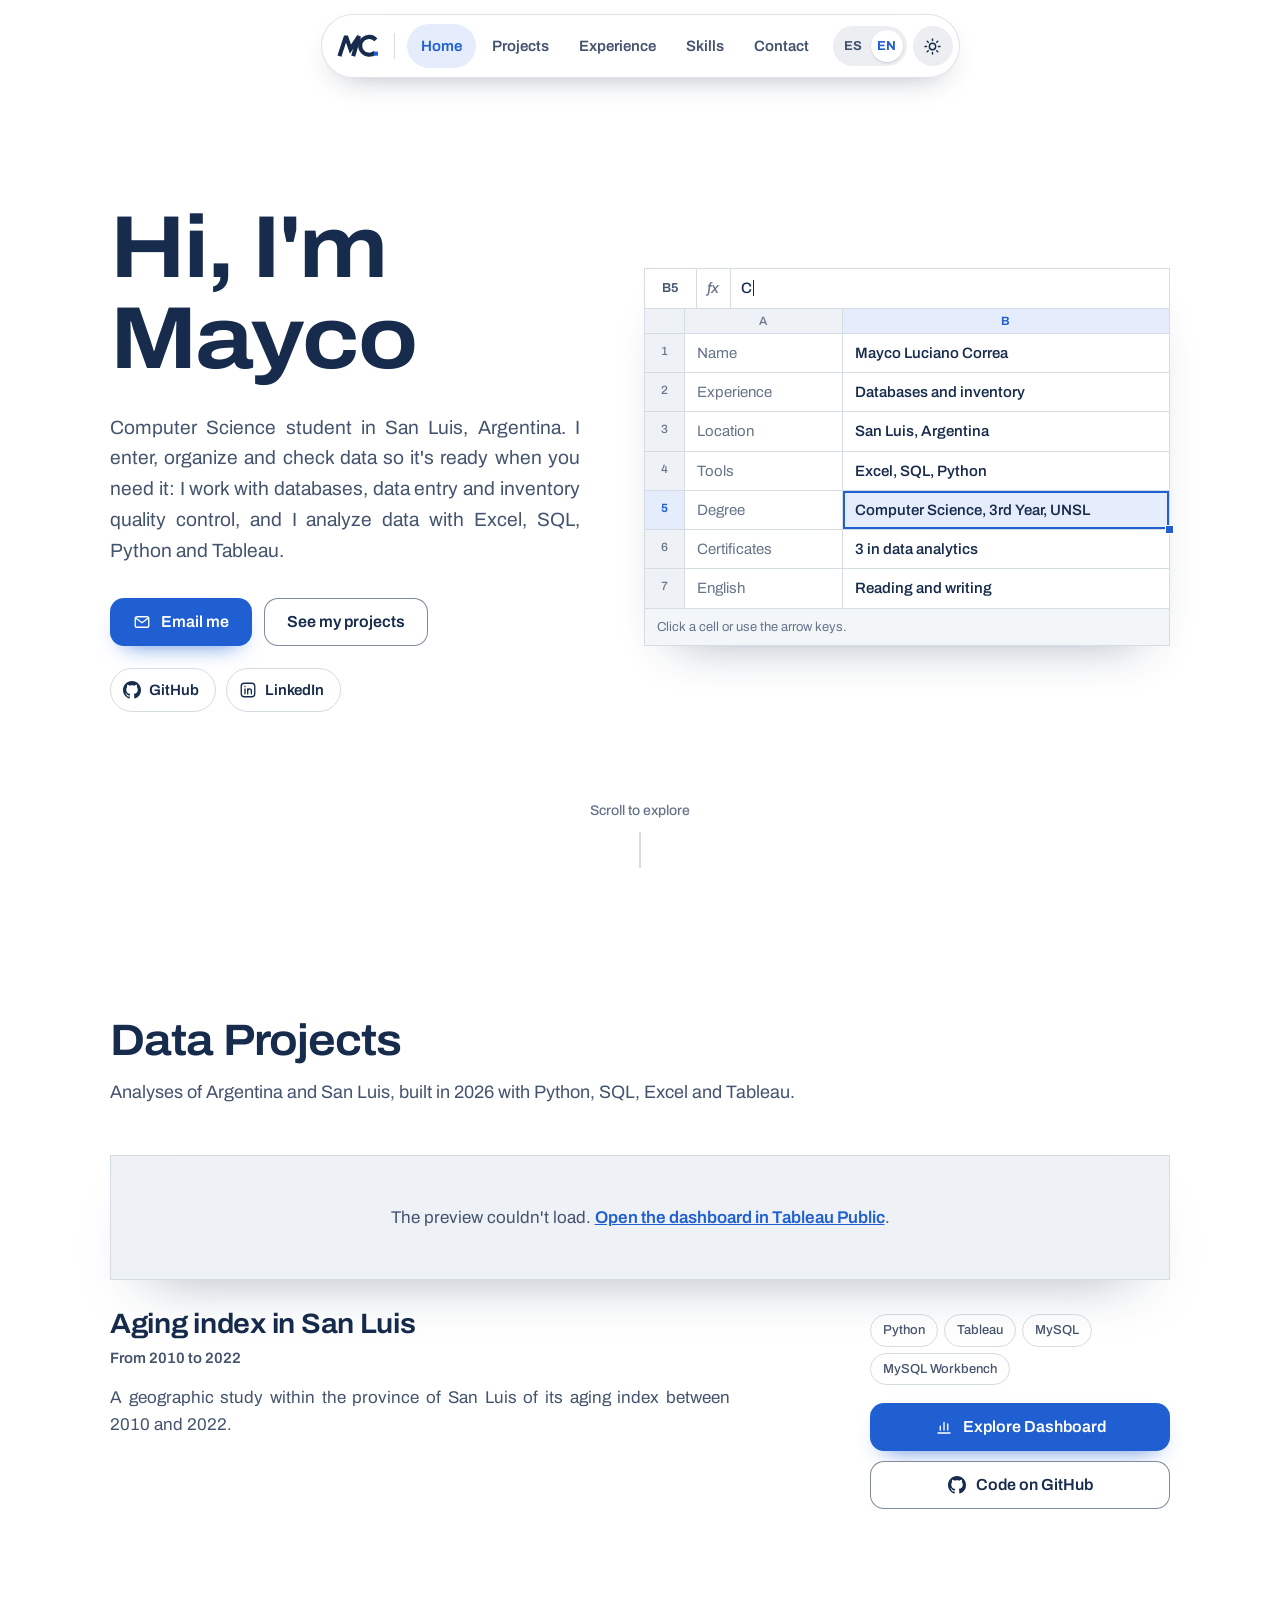
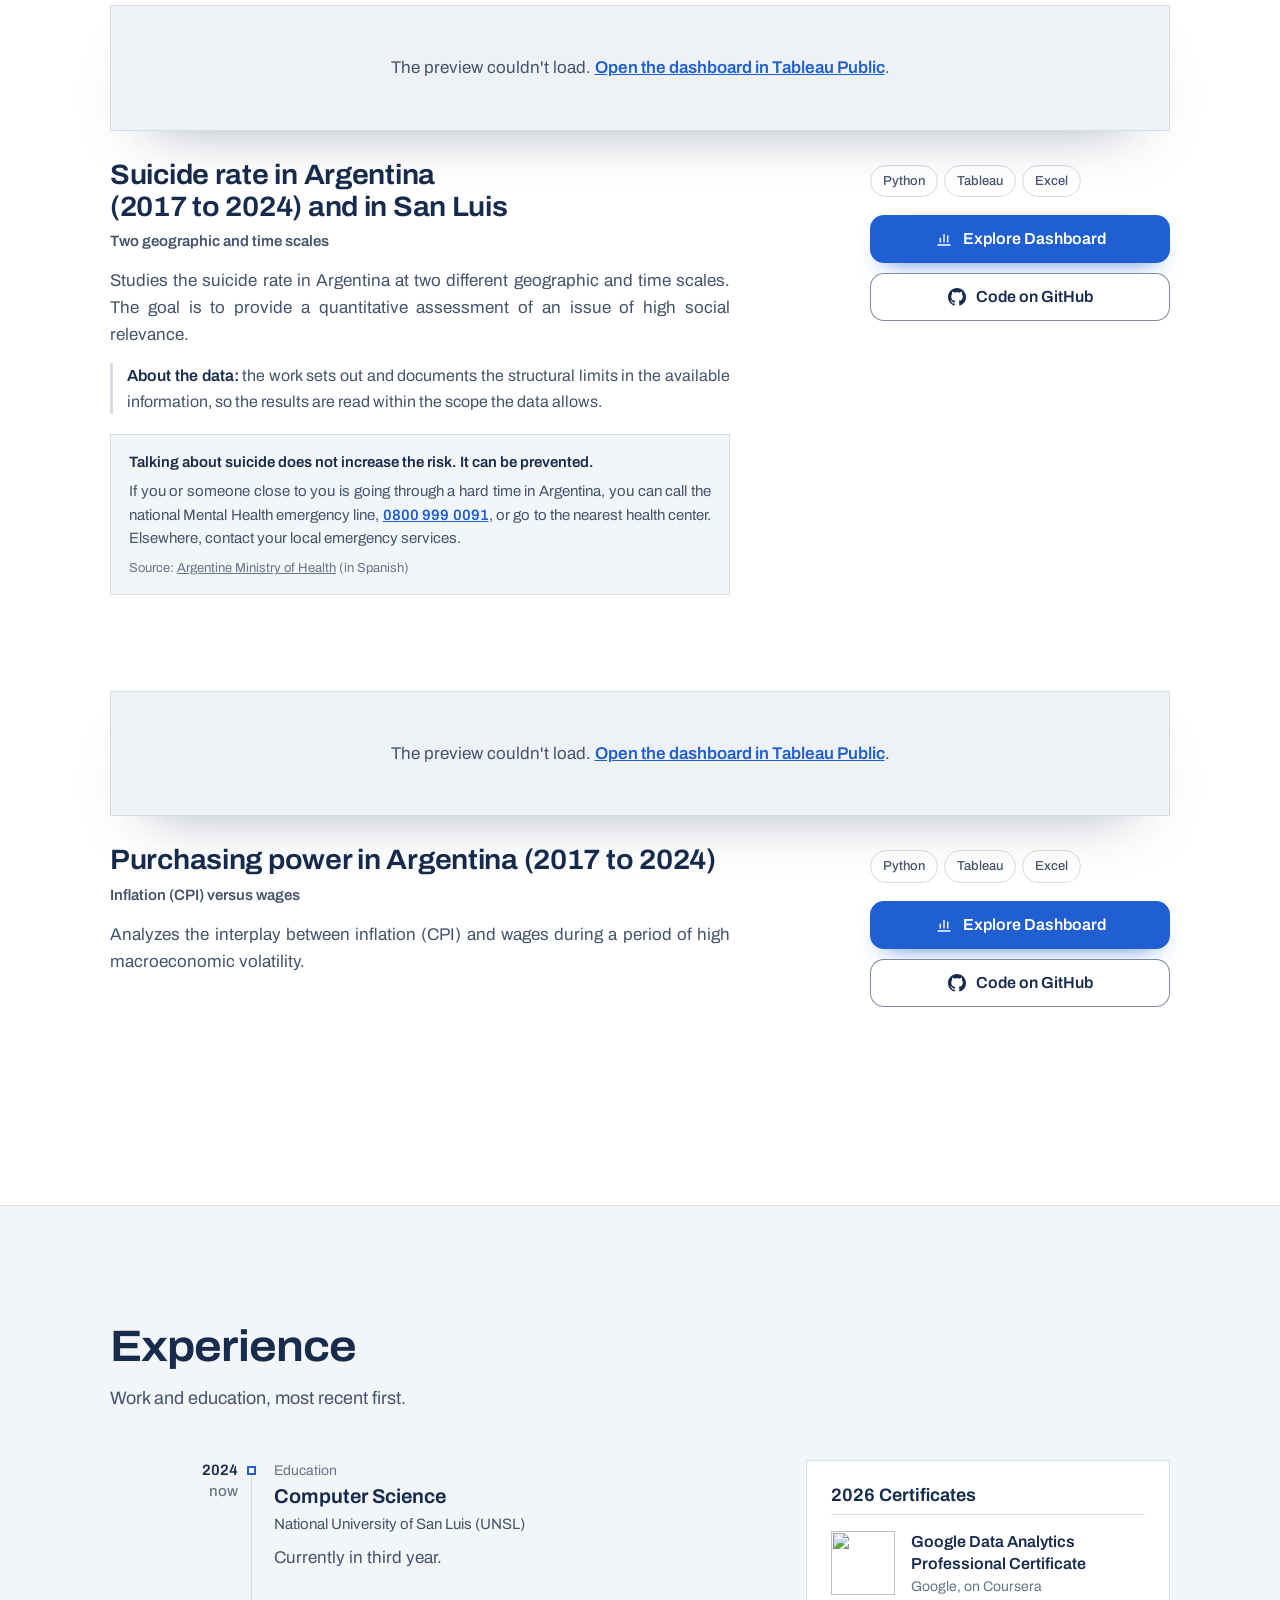
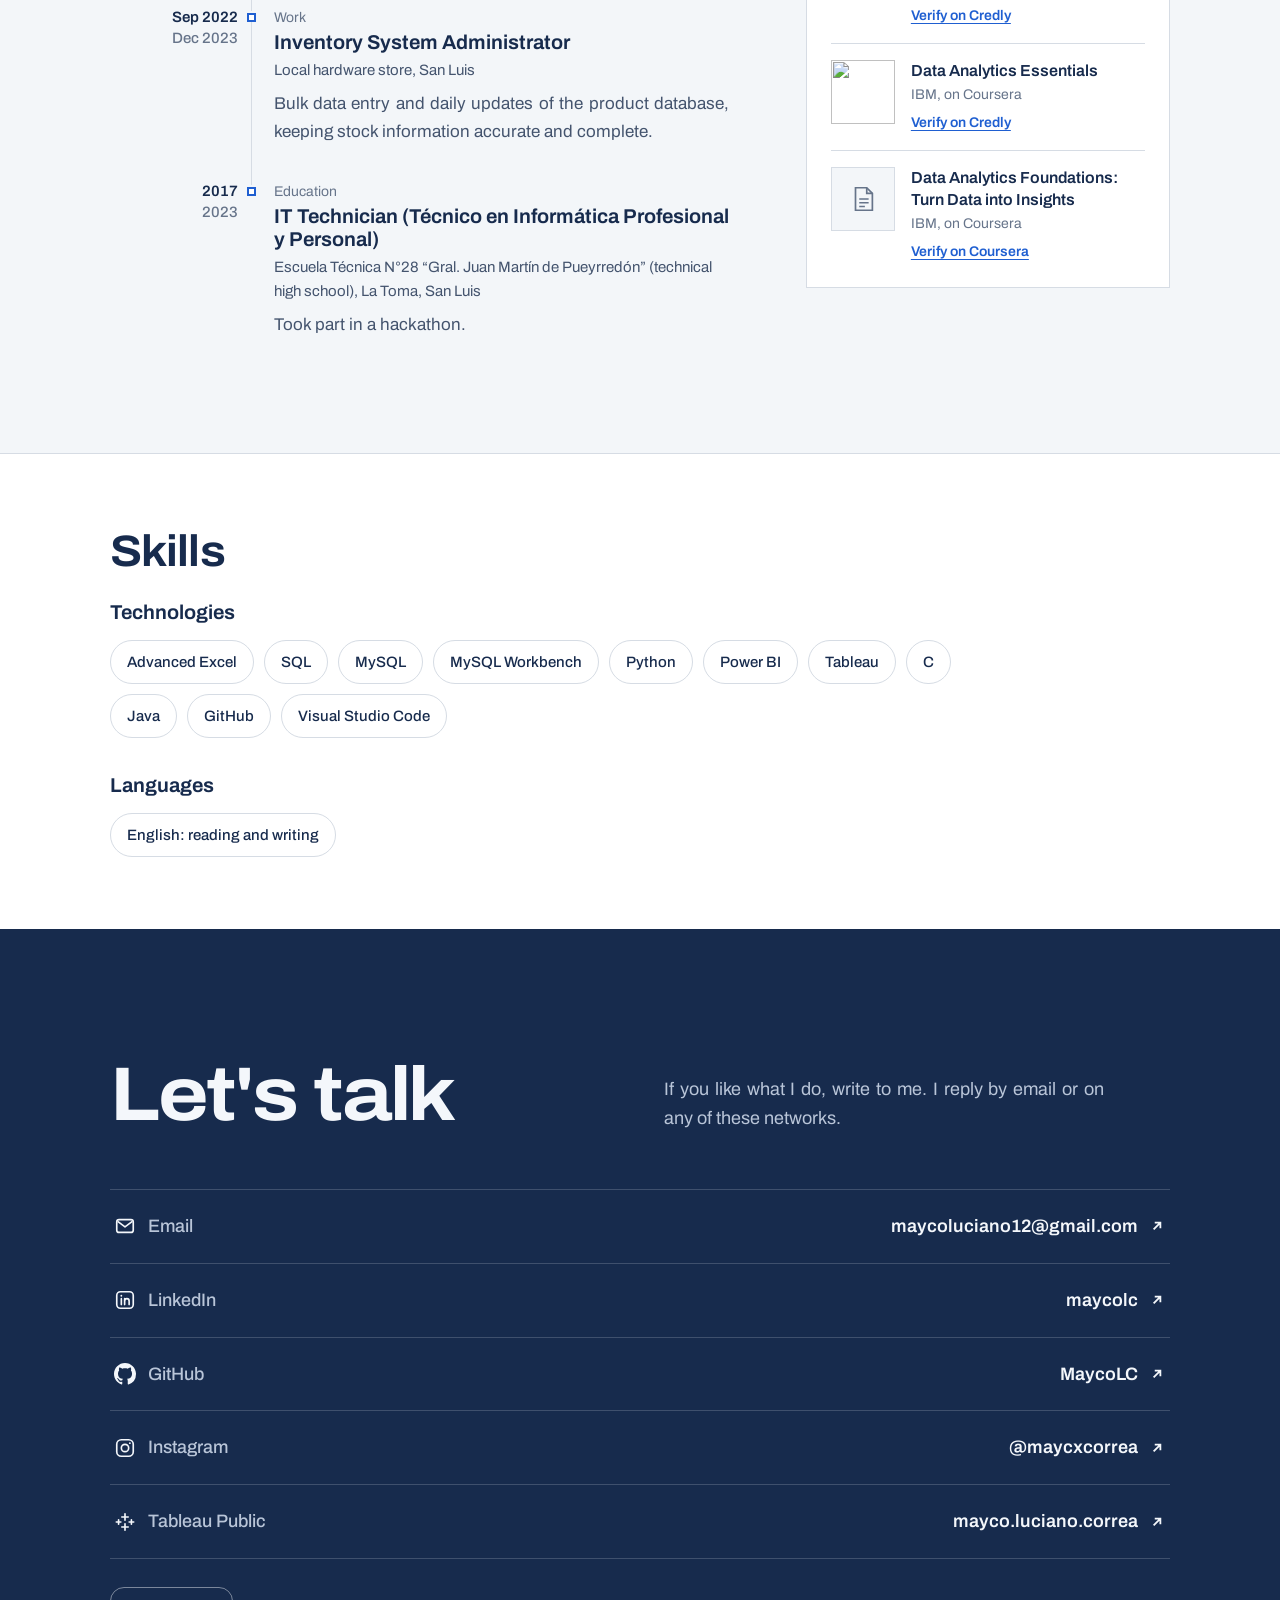
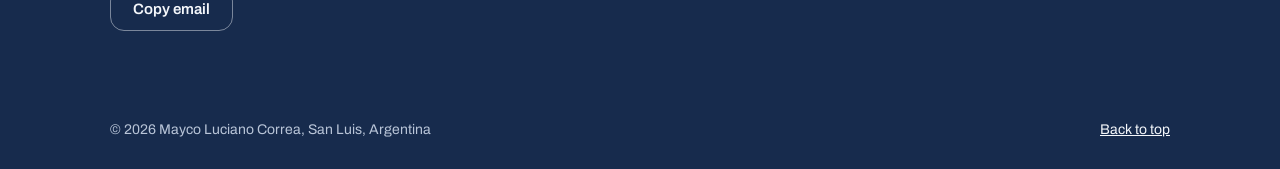
==== en/index.html @ eda70a3c "Add files via upload" ====
<!doctype html>
<html lang="en">
<head>
  <meta charset="utf-8">
  <meta name="viewport" content="width=device-width, initial-scale=1">
  <title>Mayco Correa - Data Analysis</title>
  <meta name="description" content="Computer Science student in San Luis, Argentina. Data entry and quality control, databases, and analysis with Excel, SQL, Python and Tableau.">
  <meta name="theme-color" content="#ffffff">
  <link rel="alternate" hreflang="es" href="../">
  <link rel="alternate" hreflang="en" href="./">

  <meta property="og:type" content="profile">
  <meta property="og:title" content="Mayco Correa - Data Analysis">
  <meta property="og:description" content="Accurate data entry, databases and analysis with Excel, SQL, Python and Tableau.">
  <meta property="og:locale" content="en_US">
  <meta property="og:locale:alternate" content="es_AR">
  <!-- PENDIENTE: og:image (1200×630) cuando haya hosting y dominio -->

  <link rel="icon" href="../assets/img/favicon.svg?v=2" type="image/svg+xml">
  <link rel="icon" href="../assets/img/favicon-32.png?v=2" sizes="32x32" type="image/png">
  <link rel="apple-touch-icon" href="../assets/img/apple-touch-icon.png?v=2">
  <link rel="preconnect" href="https://fonts.googleapis.com">
  <link rel="preconnect" href="https://fonts.gstatic.com" crossorigin>
  <link href="https://fonts.googleapis.com/css2?family=Archivo:wdth,wght@62..125,100..900&display=swap" rel="stylesheet">
  <script>try{var t=localStorage.getItem("tema");if(t==="dark"||t==="light")document.documentElement.setAttribute("data-theme",t);}catch(e){}</script>
  <link rel="stylesheet" href="../assets/css/styles.css?v=20261125l">

  <script type="application/ld+json">
  {
    "@context": "https://schema.org",
    "@type": "Person",
    "name": "Mayco Luciano Correa",
    "jobTitle": "IT Technician",
    "address": { "@type": "PostalAddress", "addressLocality": "San Luis", "addressCountry": "AR" },
    "email": "mailto:maycoluciano12@gmail.com",
    "alumniOf": [
      { "@type": "EducationalOrganization", "name": "Escuela Técnica N°28 \"Gral. Juan Martín de Pueyrredón\"" },
      { "@type": "CollegeOrUniversity", "name": "Universidad Nacional de San Luis" }
    ],
    "sameAs": [
      "https://github.com/MaycoLC",
      "https://www.linkedin.com/in/maycolc/",
      "https://public.tableau.com/app/profile/mayco.luciano.correa/vizzes",
      "https://www.instagram.com/maycxcorrea/"
    ]
  }
  </script>
</head>
<body>
  <a class="skip" href="#content">Skip to content</a>

  <header class="topbar" id="top">
    <div class="navpill">
      <a class="brand" href="#top" data-top aria-label="Mayco Luciano Correa, back to top"><svg class="logo" viewBox="0 0 64 40" aria-hidden="true" fill="none"><path d="M5 35 L14.5 6 L21 25 L33.5 6 L25 35" stroke="currentColor" stroke-width="6" stroke-miterlimit="3"/><path d="M58 11.5 A13 13 0 1 0 56.5 30" stroke="currentColor" stroke-width="6"/><rect x="55" y="28.5" width="6" height="6" class="logo__cell"/></svg></a>
      <span class="navpill__sep" aria-hidden="true"></span>
      <nav class="nav" id="nav" aria-label="Sections">
        <a href="#home" data-top>Home</a>
        <a href="#projects">Projects</a>
        <a href="#experience">Experience</a>
        <a href="#skills">Skills</a>
        <a href="#contact">Contact</a>
      </nav>
      <div class="navpill__tools">
        <a class="lang" href="../" hreflang="es" lang="es" title="Ver en español" aria-label="Language: English. Ver en español"><span aria-hidden="true">ES</span><span class="is-on" aria-hidden="true">EN</span></a>
        <button class="theme" type="button" data-theme-toggle aria-label="Switch to dark mode"><svg class="ico ico--sun" viewBox="0 0 24 24" aria-hidden="true" fill="none" stroke="currentColor" stroke-width="1.8" stroke-linecap="round"><circle cx="12" cy="12" r="4"/><path d="M12 2.5v2M12 19.5v2M2.5 12h2M19.5 12h2M5.3 5.3l1.4 1.4M17.3 17.3l1.4 1.4M5.3 18.7l1.4-1.4M17.3 6.7l1.4-1.4"/></svg><svg class="ico ico--moon" viewBox="0 0 24 24" aria-hidden="true" fill="none" stroke="currentColor" stroke-width="1.8" stroke-linejoin="round"><path d="M20 14.5A8 8 0 0 1 9.5 4a8 8 0 1 0 10.5 10.5z"/></svg></button>
        <button class="navtoggle" type="button" aria-expanded="false" aria-controls="nav">
          <span class="navtoggle__bar" aria-hidden="true"></span>
          <span class="sr">Open menu</span>
        </button>
      </div>
    </div>
  </header>

  <main id="content">
    <!-- ============ PRESENTACIÓN ============ -->
    <section class="hero" id="home">
      <div class="wrap hero__grid">
        <div class="hero__copy">
          <h1>Hi, I'm Mayco</h1>
          <p class="lead">
            Computer Science student in San Luis, Argentina.
            I enter, organize and check data so it's ready when you need it:
            I work with databases, data entry and inventory quality control,
            and I analyze data with Excel, SQL, Python and Tableau.
          </p>
          <div class="hero__actions">
            <a class="btn btn--primary" href="mailto:maycoluciano12@gmail.com?subject=Contact%20from%20your%20portfolio"><svg class="ico" viewBox="0 0 24 24" aria-hidden="true" fill="none" stroke="currentColor" stroke-width="1.8"><rect x="3" y="5" width="18" height="14" rx="2.5"/><path d="m4 7 8 6 8-6" stroke-linejoin="round"/></svg>Email me</a>
            <a class="btn btn--plain" href="#projects">See my projects</a>
          </div>
          <ul class="social" aria-label="My profiles">
            <li><a href="https://github.com/MaycoLC" target="_blank" rel="noopener"><svg class="ico" viewBox="0 0 16 16" aria-hidden="true"><path fill="currentColor" d="M8 0C3.58 0 0 3.58 0 8c0 3.54 2.29 6.53 5.47 7.59.4.07.55-.17.55-.38 0-.19-.01-.82-.01-1.49-2.01.37-2.53-.49-2.69-.94-.09-.23-.48-.94-.82-1.13-.28-.15-.68-.52-.01-.53.63-.01 1.08.58 1.23.82.72 1.21 1.87.87 2.33.66.07-.52.28-.87.51-1.07-1.78-.2-3.64-.89-3.64-3.95 0-.87.31-1.59.82-2.15-.08-.2-.36-1.02.08-2.12 0 0 .67-.21 2.2.82.64-.18 1.32-.27 2-.27.68 0 1.36.09 2 .27 1.53-1.04 2.2-.82 2.2-.82.44 1.1.16 1.92.08 2.12.51.56.82 1.27.82 2.15 0 3.07-1.87 3.75-3.65 3.95.29.25.54.73.54 1.48 0 1.07-.01 1.93-.01 2.2 0 .21.15.46.55.38A8.013 8.013 0 0016 8c0-4.42-3.58-8-8-8z"/></svg><span>GitHub</span></a></li>
            <li><a href="https://www.linkedin.com/in/maycolc/" target="_blank" rel="noopener"><svg class="ico" viewBox="0 0 24 24" aria-hidden="true" fill="none" stroke="currentColor" stroke-width="1.8"><rect x="3" y="3" width="18" height="18" rx="4"/><path d="M8 10.5V17M11.6 17v-6.5M11.6 13.4c0-1.7 1-2.9 2.5-2.9s2.4 1 2.4 2.7V17" stroke-linecap="round"/><circle cx="8" cy="7.4" r="1" fill="currentColor" stroke="none"/></svg><span>LinkedIn</span></a></li>
          </ul>
        </div>

        <!-- Hoja de datos: funciona como tabla normal sin JavaScript -->
        <figure class="sheet" aria-labelledby="sheet-cap">
          <figcaption id="sheet-cap" class="sr">My key details, as a spreadsheet</figcaption>
          <div class="sheet__bar" aria-hidden="true">
            <span class="sheet__ref" data-ref>B1</span>
            <span class="sheet__fx">fx</span>
            <span class="sheet__formula" data-formula>Mayco Luciano Correa</span>
          </div>
          <table class="sheet__table" data-sheet>
            <thead aria-hidden="true">
              <tr><th class="sheet__corner"></th><th>A</th><th>B</th></tr>
            </thead>
            <tbody>
              <tr><th scope="row" aria-hidden="true">1</th><td>Name</td><td>Mayco Luciano Correa</td></tr>
              <tr><th scope="row" aria-hidden="true">2</th><td>Experience</td><td>Databases and inventory</td></tr>
              <tr><th scope="row" aria-hidden="true">3</th><td>Location</td><td>San Luis, Argentina</td></tr>
              <tr><th scope="row" aria-hidden="true">4</th><td>Tools</td><td>Excel, SQL, Python</td></tr>
              <tr><th scope="row" aria-hidden="true">5</th><td>Degree</td><td>Computer Science, 3rd&nbsp;Year, UNSL</td></tr>
              <tr><th scope="row" aria-hidden="true">6</th><td>Certificates</td><td>3 in data analytics</td></tr>
              <tr><th scope="row" aria-hidden="true">7</th><td>English</td><td>Reading and writing</td></tr>
            </tbody>
          </table>
          <p class="sheet__hint" data-hint hidden>Click a cell or use the arrow keys.</p>
        </figure>
      </div>
      <a class="scrollhint" href="#projects" data-scrollhint>
        <span>Scroll to explore</span>
        <span class="scrollhint__track" aria-hidden="true"><span class="scrollhint__dot"></span></span>
      </a>
    </section>

    <!-- ============ PROYECTOS ============ -->
    <section class="section" id="projects" aria-labelledby="t-projects">
      <div class="wrap">
        <div class="section__head" data-reveal>
          <h2 id="t-projects">Data Projects</h2>
          <p>Analyses of Argentina and San Luis, built in 2026 with Python, SQL, Excel and Tableau.</p>
        </div>

        <ol class="projects">
          <li class="project" data-reveal>
            <div class="preview" data-embed="https://public.tableau.com/views/IE-SanLuis-Envejecimiento-Censos/Dashboard1?:showVizHome=no&amp;:embed=true&amp;:toolbar=no" data-title="Aging index in San Luis">
              <a class="preview__link" href="https://public.tableau.com/app/profile/mayco.luciano.correa/viz/IE-SanLuis-Envejecimiento-Censos/Dashboard1" target="_blank" rel="noopener">
                <img src="https://public.tableau.com/static/images/IE/IE-SanLuis-Envejecimiento-Censos/Dashboard1/1.png" alt="Preview of the dashboard on the aging index in San Luis" width="2304" height="960" loading="lazy" decoding="async">
                <span class="preview__open"><span>Open in Tableau Public</span><svg viewBox="0 0 16 16" aria-hidden="true"><path d="M5 11 11 5M6 5h5v5" fill="none" stroke="currentColor" stroke-width="1.6"/></svg></span>
              </a>
              <p class="preview__fallback">The preview couldn't load. <a href="https://public.tableau.com/app/profile/mayco.luciano.correa/viz/IE-SanLuis-Envejecimiento-Censos/Dashboard1" target="_blank" rel="noopener">Open the dashboard in Tableau Public</a>.</p>
            </div>
            <div class="project__body">
              <div class="project__main">
                <h3>Aging index in San Luis</h3>
                <p class="project__scope">From 2010 to 2022</p>
                <p>A geographic study within the province of San Luis of its aging index between 2010 and 2022.</p>
              </div>
              <div class="project__side">
                <ul class="tools" aria-label="Tools"><li>Python</li><li>Tableau</li><li>MySQL</li><li>MySQL Workbench</li></ul>
                <div class="project__links">
                  <a class="btn btn--primary btn--block project__explore" href="https://public.tableau.com/app/profile/mayco.luciano.correa/viz/IE-SanLuis-Envejecimiento-Censos/Dashboard1" target="_blank" rel="noopener" data-explore><svg class="ico" viewBox="0 0 24 24" aria-hidden="true" fill="none" stroke="currentColor" stroke-width="1.8"><path d="M4 20h16M7 16v-5M12 16V6M17 16v-8" stroke-linecap="round"/></svg>Explore Dashboard</a>
                  <a class="btn btn--plain btn--block" href="https://github.com/MaycoLC/IE-SanLuis-Portfolio" target="_blank" rel="noopener"><svg class="ico" viewBox="0 0 16 16" aria-hidden="true"><path fill="currentColor" d="M8 0C3.58 0 0 3.58 0 8c0 3.54 2.29 6.53 5.47 7.59.4.07.55-.17.55-.38 0-.19-.01-.82-.01-1.49-2.01.37-2.53-.49-2.69-.94-.09-.23-.48-.94-.82-1.13-.28-.15-.68-.52-.01-.53.63-.01 1.08.58 1.23.82.72 1.21 1.87.87 2.33.66.07-.52.28-.87.51-1.07-1.78-.2-3.64-.89-3.64-3.95 0-.87.31-1.59.82-2.15-.08-.2-.36-1.02.08-2.12 0 0 .67-.21 2.2.82.64-.18 1.32-.27 2-.27.68 0 1.36.09 2 .27 1.53-1.04 2.2-.82 2.2-.82.44 1.1.16 1.92.08 2.12.51.56.82 1.27.82 2.15 0 3.07-1.87 3.75-3.65 3.95.29.25.54.73.54 1.48 0 1.07-.01 1.93-.01 2.2 0 .21.15.46.55.38A8.013 8.013 0 0016 8c0-4.42-3.58-8-8-8z"/></svg>Code on GitHub</a>
                </div>
              </div>
            </div>
          </li>

          <li class="project" data-reveal>
            <div class="preview" data-embed="https://public.tableau.com/views/TasadeSuicidios-AnlisisArgentinaySanLuispordepartamentos/Presentacin?:showVizHome=no&amp;:embed=true&amp;:toolbar=no" data-title="Suicide rate in Argentina (2017 to 2024) and in San Luis">
              <a class="preview__link" href="https://public.tableau.com/app/profile/mayco.luciano.correa/viz/TasadeSuicidios-AnlisisArgentinaySanLuispordepartamentos/Presentacin" target="_blank" rel="noopener">
                <img src="https://public.tableau.com/static/images/Ta/TasadeSuicidios-AnlisisArgentinaySanLuispordepartamentos/Presentacin/1.png" alt="Preview of the dashboard on the suicide rate in Argentina and San Luis" width="2304" height="960" loading="lazy" decoding="async">
                <span class="preview__open"><span>Open in Tableau Public</span><svg viewBox="0 0 16 16" aria-hidden="true"><path d="M5 11 11 5M6 5h5v5" fill="none" stroke="currentColor" stroke-width="1.6"/></svg></span>
              </a>
              <p class="preview__fallback">The preview couldn't load. <a href="https://public.tableau.com/app/profile/mayco.luciano.correa/viz/TasadeSuicidios-AnlisisArgentinaySanLuispordepartamentos/Presentacin" target="_blank" rel="noopener">Open the dashboard in Tableau Public</a>.</p>
            </div>
            <div class="project__body">
              <div class="project__main">
                <h3>Suicide rate in Argentina (2017 to 2024) and in San Luis</h3>
                <p class="project__scope">Two geographic and time scales</p>
                <p>
                Studies the suicide rate in Argentina at two different geographic and time scales.
                The goal is to provide a quantitative assessment of an issue of high social relevance.
              </p>
              <p class="project__note">
                <strong>About the data:</strong> the work sets out and documents the structural limits in the
                available information, so the results are read within the scope the data allows.
              </p>
              <!-- Source: Ministerio de Salud de la Nación, "Prevención del suicidio" leaflet (2023). Check the line is still current before publishing. -->
              <aside class="help" aria-label="If you need help">
                <p class="help__title">Talking about suicide does not increase the risk. It can be prevented.</p>
                <p>If you or someone close to you is going through a hard time in Argentina, you can call the national Mental Health emergency line, <a href="tel:08009990091">0800 999 0091</a>, or go to the nearest health center. Elsewhere, contact your local emergency services.</p>
                <p class="help__src">Source: <a href="https://www.argentina.gob.ar/salud/mental-y-adicciones" target="_blank" rel="noopener" hreflang="es">Argentine Ministry of Health</a> (in Spanish)</p>
              </aside>
              </div>
              <div class="project__side">
                <ul class="tools" aria-label="Tools"><li>Python</li><li>Tableau</li><li>Excel</li></ul>
                <div class="project__links">
                  <a class="btn btn--primary btn--block project__explore" href="https://public.tableau.com/app/profile/mayco.luciano.correa/viz/TasadeSuicidios-AnlisisArgentinaySanLuispordepartamentos/Presentacin" target="_blank" rel="noopener" data-explore><svg class="ico" viewBox="0 0 24 24" aria-hidden="true" fill="none" stroke="currentColor" stroke-width="1.8"><path d="M4 20h16M7 16v-5M12 16V6M17 16v-8" stroke-linecap="round"/></svg>Explore Dashboard</a>
                  <a class="btn btn--plain btn--block" href="https://github.com/MaycoLC/TasaSuicidios_SanLuis" target="_blank" rel="noopener"><svg class="ico" viewBox="0 0 16 16" aria-hidden="true"><path fill="currentColor" d="M8 0C3.58 0 0 3.58 0 8c0 3.54 2.29 6.53 5.47 7.59.4.07.55-.17.55-.38 0-.19-.01-.82-.01-1.49-2.01.37-2.53-.49-2.69-.94-.09-.23-.48-.94-.82-1.13-.28-.15-.68-.52-.01-.53.63-.01 1.08.58 1.23.82.72 1.21 1.87.87 2.33.66.07-.52.28-.87.51-1.07-1.78-.2-3.64-.89-3.64-3.95 0-.87.31-1.59.82-2.15-.08-.2-.36-1.02.08-2.12 0 0 .67-.21 2.2.82.64-.18 1.32-.27 2-.27.68 0 1.36.09 2 .27 1.53-1.04 2.2-.82 2.2-.82.44 1.1.16 1.92.08 2.12.51.56.82 1.27.82 2.15 0 3.07-1.87 3.75-3.65 3.95.29.25.54.73.54 1.48 0 1.07-.01 1.93-.01 2.2 0 .21.15.46.55.38A8.013 8.013 0 0016 8c0-4.42-3.58-8-8-8z"/></svg>Code on GitHub</a>
                </div>
              </div>
            </div>
          </li>

          <li class="project" data-reveal>
            <div class="preview" data-embed="https://public.tableau.com/views/InflacinySalariosenArgentinaMaycoCorrea/Presentacin?:showVizHome=no&amp;:embed=true&amp;:toolbar=no" data-title="Purchasing power in Argentina (2017 to 2024)">
              <a class="preview__link" href="https://public.tableau.com/app/profile/mayco.luciano.correa/viz/InflacinySalariosenArgentinaMaycoCorrea/Presentacin" target="_blank" rel="noopener">
                <img src="https://public.tableau.com/static/images/In/InflacinySalariosenArgentinaMaycoCorrea/Presentacin/1.png" alt="Preview of the dashboard on inflation and wages in Argentina" width="2304" height="960" loading="lazy" decoding="async">
                <span class="preview__open"><span>Open in Tableau Public</span><svg viewBox="0 0 16 16" aria-hidden="true"><path d="M5 11 11 5M6 5h5v5" fill="none" stroke="currentColor" stroke-width="1.6"/></svg></span>
              </a>
              <p class="preview__fallback">The preview couldn't load. <a href="https://public.tableau.com/app/profile/mayco.luciano.correa/viz/InflacinySalariosenArgentinaMaycoCorrea/Presentacin" target="_blank" rel="noopener">Open the dashboard in Tableau Public</a>.</p>
            </div>
            <div class="project__body">
              <div class="project__main">
                <h3>Purchasing power in Argentina (2017 to 2024)</h3>
                <p class="project__scope">Inflation (CPI) versus wages</p>
                <p>Analyzes the interplay between inflation (CPI) and wages during a period of high macroeconomic volatility.</p>
              </div>
              <div class="project__side">
                <ul class="tools" aria-label="Tools"><li>Python</li><li>Tableau</li><li>Excel</li></ul>
                <div class="project__links">
                  <a class="btn btn--primary btn--block project__explore" href="https://public.tableau.com/app/profile/mayco.luciano.correa/viz/InflacinySalariosenArgentinaMaycoCorrea/Presentacin" target="_blank" rel="noopener" data-explore><svg class="ico" viewBox="0 0 24 24" aria-hidden="true" fill="none" stroke="currentColor" stroke-width="1.8"><path d="M4 20h16M7 16v-5M12 16V6M17 16v-8" stroke-linecap="round"/></svg>Explore Dashboard</a>
                  <a class="btn btn--plain btn--block" href="https://github.com/MaycoLC/inflacion-salarios-argentina" target="_blank" rel="noopener"><svg class="ico" viewBox="0 0 16 16" aria-hidden="true"><path fill="currentColor" d="M8 0C3.58 0 0 3.58 0 8c0 3.54 2.29 6.53 5.47 7.59.4.07.55-.17.55-.38 0-.19-.01-.82-.01-1.49-2.01.37-2.53-.49-2.69-.94-.09-.23-.48-.94-.82-1.13-.28-.15-.68-.52-.01-.53.63-.01 1.08.58 1.23.82.72 1.21 1.87.87 2.33.66.07-.52.28-.87.51-1.07-1.78-.2-3.64-.89-3.64-3.95 0-.87.31-1.59.82-2.15-.08-.2-.36-1.02.08-2.12 0 0 .67-.21 2.2.82.64-.18 1.32-.27 2-.27.68 0 1.36.09 2 .27 1.53-1.04 2.2-.82 2.2-.82.44 1.1.16 1.92.08 2.12.51.56.82 1.27.82 2.15 0 3.07-1.87 3.75-3.65 3.95.29.25.54.73.54 1.48 0 1.07-.01 1.93-.01 2.2 0 .21.15.46.55.38A8.013 8.013 0 0016 8c0-4.42-3.58-8-8-8z"/></svg>Code on GitHub</a>
                </div>
              </div>
            </div>
          </li>
        </ol>

        <p class="more" data-reveal>
          All my visualizations are on
          <a href="https://public.tableau.com/app/profile/mayco.luciano.correa/vizzes" target="_blank" rel="noopener">Tableau Public</a>
          and the code is on <a href="https://github.com/MaycoLC" target="_blank" rel="noopener">GitHub</a>.
          Interested in my work? <a href="#contact">Write to me</a>.
        </p>
      </div>
    </section>

    <!-- ============ TRAYECTORIA ============ -->
    <section class="section section--tint" id="experience" aria-labelledby="t-experience">
      <div class="wrap">
        <div class="section__head" data-reveal>
          <h2 id="t-experience">Experience</h2>
          <p>Work and education, most recent first.</p>
        </div>

        <div class="path">
          <ol class="timeline">
            <li class="timeline__item" data-reveal>
              <p class="timeline__date"><span>2024</span><span>now</span></p>
              <div>
                <p class="timeline__kind">Education</p>
                <h3>Computer Science</h3>
                <p class="timeline__org">National University of San Luis (UNSL)</p>
                <p>Currently in third year.</p>
              </div>
            </li>
            <li class="timeline__item" data-reveal>
              <p class="timeline__date"><span>Sep 2022</span><span>Dec 2023</span></p>
              <div>
                <p class="timeline__kind">Work</p>
                <h3>Inventory System Administrator</h3>
                <p class="timeline__org">Local hardware store, San Luis</p>
                <p>Bulk data entry and daily updates of the product database, keeping stock information accurate and complete.</p>
              </div>
            </li>
            <li class="timeline__item" data-reveal>
              <p class="timeline__date"><span>2017</span><span>2023</span></p>
              <div>
                <p class="timeline__kind">Education</p>
                <h3>IT Technician <span lang="es">(Técnico en Informática Profesional y Personal)</span></h3>
                <p class="timeline__org">Escuela Técnica N°28 “Gral. Juan Martín de Pueyrredón” (technical high school), La Toma, San Luis</p>
                <p>Took part in a hackathon.</p>
              </div>
            </li>
          </ol>

          <div class="certs" data-reveal>
            <h3>2026 Certificates</h3>
            <ul>
              <li class="cert">
                <img class="cert__badge" src="https://images.credly.com/size/340x340/images/7f02e32a-a1d9-4948-8be5-d05902fbdb3b/blob" width="64" height="64" alt="" loading="lazy">
                <div>
                  <strong>Google Data Analytics Professional Certificate</strong>
                  <span>Google, on Coursera</span>
                  <a href="https://www.credly.com/badges/d39141c1-d5bd-4e3e-adf1-6e168a60fa48" target="_blank" rel="noopener">Verify on Credly</a>
                </div>
              </li>
              <li class="cert">
                <img class="cert__badge" src="https://images.credly.com/size/340x340/images/42f7ca3c-6eb3-47d2-a7f3-3b1093ea1b35/image.png" width="64" height="64" alt="" loading="lazy">
                <div>
                  <strong>Data Analytics Essentials</strong>
                  <span>IBM, on Coursera</span>
                  <a href="https://www.credly.com/badges/0690c442-e7b5-4ddc-a601-506b63950b59" target="_blank" rel="noopener">Verify on Credly</a>
                </div>
              </li>
              <li class="cert">
                <span class="cert__badge cert__badge--doc" aria-hidden="true"><svg viewBox="0 0 32 32"><path d="M8 4h12l6 6v18H8z" fill="none" stroke="currentColor" stroke-width="1.8"/><path d="M20 4v6h6M12 16h10M12 20h10M12 24h6" fill="none" stroke="currentColor" stroke-width="1.8"/></svg></span>
                <div>
                  <strong>Data Analytics Foundations: Turn Data into Insights</strong>
                  <span>IBM, on Coursera</span>
                  <a href="https://www.coursera.org/account/accomplishments/verify/V40OOB426PIT" target="_blank" rel="noopener">Verify on Coursera</a>
                </div>
              </li>
            </ul>
          </div>
        </div>
      </div>
    </section>

    <!-- ============ HABILIDADES ============ -->
    <section class="section section--skills" id="skills" aria-labelledby="t-skills">
      <div class="wrap">
        <div class="section__head" data-reveal>
          <h2 id="t-skills">Skills</h2>
        </div>
        <div class="stack" data-reveal>
          <h3>Technologies</h3>
          <ul class="chips">
            <li>Advanced Excel</li><li>SQL</li><li>MySQL</li><li>MySQL Workbench</li><li>Python</li><li>Power BI</li><li>Tableau</li><li>C</li><li>Java</li><li>GitHub</li><li>Visual Studio Code</li>
          </ul>
        </div>
        <div class="stack" data-reveal>
          <h3>Languages</h3>
          <ul class="chips">
            <li>English: reading and writing</li>
          </ul>
        </div>
      </div>
    </section>

    <!-- ============ CONTACTO ============ -->
    <section class="contact" id="contact" aria-labelledby="t-contact">
      <div class="wrap">
        <div class="contact__head" data-reveal>
          <h2 id="t-contact">Let's talk</h2>
          <p class="contact__lead">If you like what I do, write to me. I reply by email or on any of these networks.</p>
        </div>

        <ul class="contact__list" data-reveal>
          <li><a href="mailto:maycoluciano12@gmail.com?subject=Contact%20from%20your%20portfolio"><span class="contact__label"><svg class="ico" viewBox="0 0 24 24" aria-hidden="true" fill="none" stroke="currentColor" stroke-width="1.8"><rect x="3" y="5" width="18" height="14" rx="2.5"/><path d="m4 7 8 6 8-6" stroke-linejoin="round"/></svg>Email</span><span class="contact__value">maycoluciano12@gmail.com<svg viewBox="0 0 16 16" aria-hidden="true"><path d="M5 11 11 5M6 5h5v5" fill="none" stroke="currentColor" stroke-width="1.6"/></svg></span></a></li>
          <li><a href="https://www.linkedin.com/in/maycolc/" target="_blank" rel="noopener"><span class="contact__label"><svg class="ico" viewBox="0 0 24 24" aria-hidden="true" fill="none" stroke="currentColor" stroke-width="1.8"><rect x="3" y="3" width="18" height="18" rx="4"/><path d="M8 10.5V17M11.6 17v-6.5M11.6 13.4c0-1.7 1-2.9 2.5-2.9s2.4 1 2.4 2.7V17" stroke-linecap="round"/><circle cx="8" cy="7.4" r="1" fill="currentColor" stroke="none"/></svg>LinkedIn</span><span class="contact__value">maycolc<svg viewBox="0 0 16 16" aria-hidden="true"><path d="M5 11 11 5M6 5h5v5" fill="none" stroke="currentColor" stroke-width="1.6"/></svg></span></a></li>
          <li><a href="https://github.com/MaycoLC" target="_blank" rel="noopener"><span class="contact__label"><svg class="ico" viewBox="0 0 16 16" aria-hidden="true"><path fill="currentColor" d="M8 0C3.58 0 0 3.58 0 8c0 3.54 2.29 6.53 5.47 7.59.4.07.55-.17.55-.38 0-.19-.01-.82-.01-1.49-2.01.37-2.53-.49-2.69-.94-.09-.23-.48-.94-.82-1.13-.28-.15-.68-.52-.01-.53.63-.01 1.08.58 1.23.82.72 1.21 1.87.87 2.33.66.07-.52.28-.87.51-1.07-1.78-.2-3.64-.89-3.64-3.95 0-.87.31-1.59.82-2.15-.08-.2-.36-1.02.08-2.12 0 0 .67-.21 2.2.82.64-.18 1.32-.27 2-.27.68 0 1.36.09 2 .27 1.53-1.04 2.2-.82 2.2-.82.44 1.1.16 1.92.08 2.12.51.56.82 1.27.82 2.15 0 3.07-1.87 3.75-3.65 3.95.29.25.54.73.54 1.48 0 1.07-.01 1.93-.01 2.2 0 .21.15.46.55.38A8.013 8.013 0 0016 8c0-4.42-3.58-8-8-8z"/></svg>GitHub</span><span class="contact__value">MaycoLC<svg viewBox="0 0 16 16" aria-hidden="true"><path d="M5 11 11 5M6 5h5v5" fill="none" stroke="currentColor" stroke-width="1.6"/></svg></span></a></li>
          <li><a href="https://www.instagram.com/maycxcorrea/" target="_blank" rel="noopener"><span class="contact__label"><svg class="ico" viewBox="0 0 24 24" aria-hidden="true" fill="none" stroke="currentColor" stroke-width="1.8"><rect x="3" y="3" width="18" height="18" rx="5"/><circle cx="12" cy="12" r="4"/><circle cx="17.3" cy="6.7" r="1" fill="currentColor" stroke="none"/></svg>Instagram</span><span class="contact__value">@maycxcorrea<svg viewBox="0 0 16 16" aria-hidden="true"><path d="M5 11 11 5M6 5h5v5" fill="none" stroke="currentColor" stroke-width="1.6"/></svg></span></a></li>
          <li><a href="https://public.tableau.com/app/profile/mayco.luciano.correa/vizzes" target="_blank" rel="noopener"><span class="contact__label"><svg class="ico" viewBox="0 0 24 24" aria-hidden="true" fill="none" stroke="currentColor" stroke-width="1.8" stroke-linecap="round"><path d="M12 3v7M8.5 6.5h7M12 14v7M8.5 17.5h7M5 9.5v5M2.5 12h5M19 9.5v5M16.5 12h5"/></svg>Tableau Public</span><span class="contact__value">mayco.luciano.correa<svg viewBox="0 0 16 16" aria-hidden="true"><path d="M5 11 11 5M6 5h5v5" fill="none" stroke="currentColor" stroke-width="1.6"/></svg></span></a></li>
        </ul>

        <div class="contact__copy">
          <button class="btn btn--light copy" type="button" data-copy="maycoluciano12@gmail.com" hidden>Copy email</button>
          <span class="copy__status" role="status" aria-live="polite"></span>
        </div>
      </div>
    </section>
  </main>

  <dialog class="viz" data-viz aria-labelledby="viz-title">
    <div class="viz__bar">
      <p class="viz__title" id="viz-title" data-viz-title>Dashboard</p>
      <div class="viz__actions">
        <a class="viz__ext" data-viz-ext href="#" target="_blank" rel="noopener">Open in Tableau Public</a>
        <button class="viz__close" type="button" data-viz-close>Close</button>
      </div>
    </div>
    <div class="viz__body" data-viz-body></div>
  </dialog>

  <footer class="footer">
    <div class="wrap footer__inner">
      <p>© <span data-year>2026</span> Mayco Luciano Correa, San Luis, Argentina</p>
      <a href="#top" data-top>Back to top</a>
    </div>
  </footer>

  <script defer src="../assets/js/main.js?v=20261125l"></script>
</body>
</html>
---- assets/css/styles.css ----
/* =========================================================
   Portafolio de Mayco Luciano Correa
   Idea: la página se apoya en el lenguaje de una hoja de cálculo
   (celdas, selección, barra de fórmulas), pero solo en la presentación.
   El resto es tranquilo y legible.
   Compartido entre /es y /en (fase 2).
   ========================================================= */

:root {
  --paper: #ffffff;
  --tint: #f3f6f9;
  --head: #eef1f5;       /* encabezados de filas y columnas */
  --grid: #d6dce4;       /* líneas de cuadrícula */
  --ink: #172b4d;        /* texto principal, azul tinta */
  --ink-2: #44546e;
  --ink-3: #66748a;
  --select: #1f5fd1;     /* color de selección de celda */
  --select-ink: #ffffff;
  --select-soft: #e5edfc;
  --night: #172b4d;      /* fondo de contacto */
  --night-ink: #f4f7fb;
  --night-2: #b9c5d8;

  --font: "Archivo", "Segoe UI", system-ui, -apple-system, Roboto, sans-serif;

  --wrap: 1140px;
  --gutter: clamp(16px, 4vw, 40px);
  --measure: 62ch;
}

@media (prefers-color-scheme: dark) {
  :root:not([data-theme="light"]) {
    --paper: #10161f;
    --tint: #151d28;
    --head: #1b2532;
    --grid: #2c3847;
    --ink: #e7ecf3;
    --ink-2: #b3bfcf;
    --ink-3: #8d9aae;
    --select: #6d9cf5;
    --select-ink: #0c1420;
    --select-soft: #1d2c46;
    --night: #1a2537;
    --night-ink: #f4f7fb;
    --night-2: #aab7cb;
  }
}
:root[data-theme="dark"] {
    --paper: #10161f;
    --tint: #151d28;
    --head: #1b2532;
    --grid: #2c3847;
    --ink: #e7ecf3;
    --ink-2: #b3bfcf;
    --ink-3: #8d9aae;
    --select: #6d9cf5;
    --select-ink: #0c1420;
    --select-soft: #1d2c46;
    --night: #1a2537;
    --night-ink: #f4f7fb;
    --night-2: #aab7cb;
}

*, *::before, *::after { box-sizing: border-box; }
html { scroll-behavior: smooth; -webkit-text-size-adjust: 100%; scroll-padding-top: 72px; }
@media (prefers-reduced-motion: reduce) { html { scroll-behavior: auto; } }

body {
  margin: 0;
  background: var(--paper);
  color: var(--ink);
  font-family: var(--font);
  font-size: 17px;
  line-height: 1.6;
  font-variant-numeric: tabular-nums;
  -webkit-font-smoothing: antialiased;
}

h1, h2, h3 { margin: 0; line-height: 1.15; font-weight: 650; }
p { margin: 0 0 0.85em; }
p:last-child { margin-bottom: 0; }
a { color: inherit; }
ul, ol { margin: 0; padding: 0; list-style: none; }
table { border-collapse: collapse; }

.wrap { max-width: var(--wrap); margin: 0 auto; padding: 0 var(--gutter); }
.sr { position: absolute; width: 1px; height: 1px; overflow: hidden; clip: rect(0 0 0 0); white-space: nowrap; }

.skip {
  position: absolute; left: 12px; top: -60px; z-index: 100;
  background: var(--select); color: var(--select-ink); padding: 10px 14px;
}
.skip:focus { top: 12px; }
:focus-visible { outline: 2px solid var(--select); outline-offset: 3px; }

/* ---------- Botones ---------- */
.ico { width: 18px; height: 18px; flex: none; }
.ico--sm { width: 14px; height: 14px; }
.btn {
  display: inline-flex; align-items: center; justify-content: center; gap: 10px;
  min-height: 48px; padding: 0 22px;
  font: 600 16px/1 var(--font); text-decoration: none; cursor: pointer;
  border: 1.5px solid transparent; border-radius: 14px;
  transition: background-color .2s, border-color .2s, color .2s, transform .2s, box-shadow .2s;
}
.btn:hover { transform: translateY(-1px); }
.btn--primary { background: var(--select); color: var(--select-ink); box-shadow: 0 10px 24px -14px var(--select); }
.btn--primary:hover { background: color-mix(in srgb, var(--select) 86%, #000); }
.btn--plain { color: var(--ink); border-color: color-mix(in srgb, var(--ink) 55%, transparent); background: var(--paper); }
.btn--plain:hover { border-color: var(--ink); background: var(--tint); }
.btn--light { background: transparent; color: var(--night-ink); border-color: color-mix(in srgb, var(--night-ink) 45%, transparent); min-height: 44px; font-size: 15px; }
.btn--light:hover { border-color: var(--night-ink); }
.btn--block { width: 100%; }
@media (prefers-reduced-motion: reduce) { .btn:hover { transform: none; } }

/* ---------- Barra de navegación flotante ---------- */
.topbar {
  position: sticky; top: 0; z-index: 50;
  display: flex; justify-content: center;
  padding: 14px var(--gutter) 0; pointer-events: none;
  height: 78px; margin-bottom: -78px;
}
.navpill {
  pointer-events: auto;
  display: flex; align-items: center; gap: 6px;
  padding: 6px 6px 6px 14px;
  background: color-mix(in srgb, var(--paper) 78%, transparent);
  backdrop-filter: blur(14px) saturate(1.3); -webkit-backdrop-filter: blur(14px) saturate(1.3);
  border: 1px solid color-mix(in srgb, var(--ink) 14%, transparent);
  border-radius: 999px;
  box-shadow: 0 12px 32px -18px rgba(16, 30, 60, .45);
  transition: box-shadow .3s, background-color .3s;
}
.topbar.is-scrolled .navpill { background: color-mix(in srgb, var(--paper) 90%, transparent); box-shadow: 0 16px 40px -18px rgba(16, 30, 60, .55); }
.brand { display: flex; align-items: center; color: var(--ink); padding: 4px 4px 4px 0; }
.logo { width: 44px; height: auto; display: block; }
.logo__cell { fill: var(--select); }
.navpill__sep { width: 1px; height: 26px; background: color-mix(in srgb, var(--ink) 16%, transparent); margin: 0 6px 0 4px; }
.nav { display: flex; align-items: center; gap: 2px; }
.nav a {
  text-decoration: none; font-size: 15px; font-weight: 600; color: var(--ink-2);
  padding: 10px 14px; border-radius: 999px; transition: background-color .2s, color .2s;
}
.nav a:hover { color: var(--ink); background: color-mix(in srgb, var(--ink) 7%, transparent); }
.nav a.is-current { color: var(--select); background: var(--select-soft); }
.navpill__tools { display: flex; align-items: center; gap: 6px; margin-left: 4px; }
.lang, .theme {
  display: grid; place-items: center; width: 40px; height: 40px; border-radius: 50%;
  background: color-mix(in srgb, var(--ink) 8%, transparent); color: var(--ink);
  font-size: 13px; font-weight: 700; border: 0;
}
/* Selector de idioma: ES / EN, el actual resaltado */
.lang {
  display: inline-flex; width: auto; gap: 2px; padding: 4px; border-radius: 999px;
  text-decoration: none; transition: background-color .2s;
}
.lang:hover { background: color-mix(in srgb, var(--ink) 14%, transparent); }
.lang span { display: grid; place-items: center; min-width: 32px; height: 32px; padding: 0 6px; border-radius: 999px; color: var(--ink-2); }
.lang span.is-on { background: var(--paper); color: var(--select); box-shadow: 0 1px 2px color-mix(in srgb, var(--ink) 18%, transparent); }
.lang:focus-visible { outline: 2px solid var(--select); outline-offset: 2px; }
.theme { cursor: pointer; transition: background-color .2s; }
.theme:hover { background: color-mix(in srgb, var(--ink) 14%, transparent); }
.theme .ico { width: 19px; height: 19px; }
.theme .ico--moon { display: none; }
:root[data-theme="dark"] .theme .ico--sun { display: none; }
:root[data-theme="dark"] .theme .ico--moon { display: block; }
@media (prefers-color-scheme: dark) {
  :root:not([data-theme="light"]) .theme .ico--sun { display: none; }
  :root:not([data-theme="light"]) .theme .ico--moon { display: block; }
}

.navtoggle {
  display: none; width: 40px; height: 40px; border: 0; border-radius: 50%; cursor: pointer;
  position: relative; color: var(--ink); background: color-mix(in srgb, var(--ink) 8%, transparent);
}
.navtoggle__bar, .navtoggle__bar::before, .navtoggle__bar::after {
  position: absolute; left: 11px; width: 18px; height: 2px; background: currentColor; content: "";
  transition: transform .2s, opacity .2s;
}
.navtoggle__bar { top: 19px; }
.navtoggle__bar::before { left: 0; top: -6px; }
.navtoggle__bar::after { left: 0; top: 6px; }
.navtoggle[aria-expanded="true"] .navtoggle__bar { background: transparent; }
.navtoggle[aria-expanded="true"] .navtoggle__bar::before { transform: translateY(6px) rotate(45deg); }
.navtoggle[aria-expanded="true"] .navtoggle__bar::after { transform: translateY(-6px) rotate(-45deg); }

/* ---------- Presentación ---------- */
.hero {
  position: relative;
  min-height: 100svh;
  display: flex; flex-direction: column; justify-content: center;
  padding: calc(78px + clamp(32px, 5vw, 72px)) 0 clamp(96px, 10vw, 128px);
}
.hero__grid { width: 100%; }
.hero__grid {
  display: grid; grid-template-columns: minmax(0, 1fr) minmax(0, 1.12fr);
  gap: clamp(32px, 5vw, 72px); align-items: center;
}
.hero h1 {
  font-size: clamp(44px, 7vw, 88px);
  font-stretch: 112%; font-weight: 700;
  letter-spacing: -0.025em; line-height: 1.04;
  margin-bottom: 28px; text-wrap: balance;
}
.lead { font-size: clamp(17px, 1.5vw, 20px); color: var(--ink-2); max-width: 44ch; }
.hero__actions { display: flex; flex-wrap: wrap; gap: 12px; margin-top: 32px; }

/* La hoja */
.sheet {
  margin: 0; background: var(--paper);
  border: 1px solid var(--grid);
  box-shadow: 0 24px 48px -32px rgba(23, 43, 77, .45);
  font-size: 15px;
}
.sheet__bar {
  display: grid; grid-template-columns: 52px 34px 1fr; align-items: stretch;
  border-bottom: 1px solid var(--grid); min-height: 40px;
}
.sheet__bar > span { display: flex; align-items: center; padding: 0 10px; }
.sheet__ref { justify-content: center; font-weight: 600; font-size: 13px; color: var(--ink-2); border-right: 1px solid var(--grid); }
.sheet__fx { justify-content: center; font-style: italic; font-weight: 500; color: var(--ink-3); border-right: 1px solid var(--grid); }
.sheet__formula { font-weight: 500; overflow: hidden; white-space: nowrap; text-overflow: ellipsis; }
.sheet__formula.is-typing::after {
  content: ""; display: inline-block; width: 1px; height: 1.1em; margin-left: 1px;
  background: var(--ink); vertical-align: -2px; animation: caret 1s steps(1) infinite;
}
@keyframes caret { 50% { opacity: 0; } }

.sheet__table { width: 100%; table-layout: fixed; }
.sheet__table th, .sheet__table td {
  border: 1px solid var(--grid); padding: 9px 12px; text-align: left; vertical-align: top;
  line-height: 1.35;
}
.sheet__table tr > :first-child { border-left: 0; }
.sheet__table tr > :last-child { border-right: 0; }
.sheet__table tbody tr:last-child > * { border-bottom: 0; }
.sheet__table thead th {
  background: var(--head); color: var(--ink-3); font-weight: 500; font-size: 12px;
  text-align: center; padding: 4px 0; border-top: 0;
}
.sheet__table thead th:nth-child(2) { width: 30%; }
.sheet__corner, .sheet__table thead th.sheet__corner { width: 40px; }
.sheet__table tbody th {
  background: var(--head); color: var(--ink-3); font-weight: 500; font-size: 12px;
  text-align: center; padding: 9px 0;
}
.sheet__table td:nth-child(2) { color: var(--ink-3); }
.sheet__table td:nth-child(3) { font-weight: 550; }

/* estado interactivo (solo con JS) */
.sheet.is-live td { cursor: cell; position: relative; }
.sheet.is-live td:focus { outline: none; }
.sheet td.is-sel { box-shadow: inset 0 0 0 2px var(--select); background: var(--select-soft); }
.sheet td.is-sel::after {
  content: ""; position: absolute; right: -4px; bottom: -4px; width: 7px; height: 7px;
  background: var(--select); outline: 1px solid var(--paper); z-index: 2;
}
.sheet th.is-row, .sheet thead th.is-col { background: var(--select-soft); color: var(--select); font-weight: 650; }
.sheet__hint { margin: 0; padding: 8px 12px; font-size: 13px; color: var(--ink-3); border-top: 1px solid var(--grid); background: var(--tint); }

/* ---------- Secciones ---------- */
.section { padding: clamp(64px, 9vw, 120px) 0; }
.section--tint { background: var(--tint); border-top: 1px solid var(--grid); border-bottom: 1px solid var(--grid); }
.section__head { margin-bottom: clamp(28px, 4vw, 48px); max-width: 880px; }
.section__head h2 { font-size: clamp(30px, 3.8vw, 44px); font-stretch: 108%; letter-spacing: -0.02em; }
.section__head p { color: var(--ink-2); margin-top: 12px; font-size: 18px; }

/* ---------- Proyectos ---------- */
.projects { display: grid; gap: clamp(56px, 8vw, 96px); }
.project { display: grid; gap: 28px; }

.preview {
  position: relative; background: var(--head);
  border: 1px solid var(--grid);
  box-shadow: 0 30px 60px -40px rgba(23, 43, 77, .5);
  overflow: hidden;
}
.preview__link { display: block; position: relative; text-decoration: none; }
.preview img {
  display: block; width: 100%; height: auto; aspect-ratio: 2 / 1;
  object-fit: contain; background: #fff; transition: transform .5s ease;
}
.preview__link:hover img { transform: scale(1.012); }
.preview__open {
  position: absolute; top: 14px; right: 14px;
  display: inline-flex; align-items: center; gap: 8px;
  padding: 9px 12px 9px 14px; font-size: 14px; font-weight: 600;
  background: var(--ink); color: var(--paper);
  opacity: 0; transform: translateY(-4px); transition: opacity .2s, transform .2s;
}
.preview__open svg { width: 16px; height: 16px; }
.preview__link:hover .preview__open, .preview__link:focus-visible .preview__open { opacity: 1; transform: none; }
@media (hover: none), (max-width: 600px) { .preview__open { opacity: 1; transform: none; padding: 8px; } .preview__open span { position: absolute; width: 1px; height: 1px; overflow: hidden; clip: rect(0 0 0 0); } }
.preview__fallback { display: none; margin: 0; padding: 48px 24px; text-align: center; color: var(--ink-2); }
.preview__fallback a { color: var(--select); font-weight: 600; }
.preview.is-broken .preview__link { display: none; }
.preview.is-broken .preview__fallback { display: block; }
.preview iframe { display: block; width: 100%; height: clamp(520px, 52vw, 640px); border: 0; background: #fff; }
.preview__bar {
  display: flex; justify-content: space-between; align-items: center; gap: 12px;
  padding: 8px 8px 8px 14px; background: var(--head); border-bottom: 1px solid var(--grid);
  font-size: 14px; color: var(--ink-2);
}
.preview__close {
  font: 600 14px/1 var(--font); color: var(--ink); background: var(--paper);
  border: 1px solid var(--grid); padding: 8px 12px; cursor: pointer;
}
.preview__close:hover { border-color: var(--ink); }

.project__body {
  display: grid; grid-template-columns: minmax(0, 1fr) 300px; gap: 24px clamp(32px, 6vw, 96px);
}
.project__main { max-width: var(--measure); }
.project h3 { font-size: clamp(22px, 2.4vw, 28px); font-stretch: 104%; letter-spacing: -0.01em; margin-bottom: 6px; text-wrap: balance; }
.project__scope { color: var(--select); font-weight: 600; font-size: 15px; margin-bottom: 14px; }
.project__main > p { color: var(--ink-2); }
.project__note { font-size: 16px; border-left: 3px solid var(--grid); padding-left: 14px; }
.project__note strong { color: var(--ink); font-weight: 600; }

.project__side { display: flex; flex-direction: column; gap: 18px; padding-top: 6px; }
.tools { display: flex; flex-wrap: wrap; gap: 6px; }
.tools li {
  font-size: 13px; font-weight: 500; color: var(--ink-2);
  padding: 5px 12px; border: 1px solid var(--grid); background: var(--paper); border-radius: 999px;
}

.help {
  margin-top: 20px; padding: 16px 18px; background: var(--tint);
  border: 1px solid var(--grid); font-size: 15px; color: var(--ink-2); line-height: 1.55;
}
.help p { margin: 0 0 6px; }
.help__title { color: var(--ink); font-weight: 600; }
.help a { color: var(--select); font-weight: 600; }
.help .help__src { margin: 8px 0 0; font-size: 13px; color: var(--ink-3); }
.help .help__src a { font-weight: 400; color: inherit; }

.more { margin-top: 28px; color: var(--ink-2); max-width: var(--measure); }
.more a { color: var(--select); font-weight: 600; text-underline-offset: 3px; }

/* ---------- Trayectoria ---------- */
.path { display: grid; grid-template-columns: minmax(0, 1.7fr) minmax(0, 1fr); gap: clamp(32px, 6vw, 80px); align-items: start; }
.timeline { position: relative; }
.timeline__item {
  position: relative;
  display: grid; grid-template-columns: 7.5em 1fr; gap: 28px;
  padding: 0 0 36px;
}
.timeline__item:last-child { padding-bottom: 0; }
.timeline__item::before { /* línea vertical entre hitos */
  content: ""; position: absolute; left: calc(7.5em + 13px); top: 10px; bottom: -4px; width: 1px; background: var(--grid);
}
.timeline__item:last-child::before { display: none; }
.timeline__item::after { /* marcador cuadrado, como una celda */
  content: ""; position: absolute; left: calc(7.5em + 9px); top: 6px; width: 9px; height: 9px;
  background: var(--paper); border: 2px solid var(--select);
}
.timeline__date { display: flex; flex-direction: column; text-align: right; font-weight: 600; font-size: 15px; line-height: 1.4; margin: 0; }
.timeline__date span + span { color: var(--ink-3); font-weight: 500; }
.timeline__item > div { padding-left: 8px; }
.timeline__kind { font-size: 14px; color: var(--ink-3); margin-bottom: 2px; }
.timeline__item h3 { font-size: 20px; margin-bottom: 4px; }
.timeline__org { color: var(--ink-2); font-size: 15px; margin-bottom: 8px; }
.timeline__item > div > p:last-child { color: var(--ink-2); max-width: 52ch; }

.certs { background: var(--paper); border: 1px solid var(--grid); padding: 24px; }
.certs h3 { font-size: 18px; margin-bottom: 8px; }
.cert { display: grid; grid-template-columns: 64px 1fr; gap: 16px; align-items: start; padding: 16px 0; border-top: 1px solid var(--grid); }
.cert:last-child { padding-bottom: 0; }
.cert__badge { width: 64px; height: 64px; object-fit: contain; }
.cert__badge--doc { display: grid; place-items: center; border: 1px solid var(--grid); background: var(--tint); color: var(--ink-3); }
.cert__badge--doc svg { width: 30px; height: 30px; }
.cert div { display: flex; flex-direction: column; gap: 2px; }
.cert strong { font-weight: 600; font-size: 16px; line-height: 1.35; }
.cert span { font-size: 14px; color: var(--ink-3); }
.cert a { font-size: 14px; font-weight: 600; color: var(--select); text-underline-offset: 3px; margin-top: 4px; }

/* ---------- Habilidades ---------- */
.stack { max-width: 900px; }
.stack + .stack { margin-top: 36px; }
.stack h3 { font-size: 20px; margin-bottom: 16px; }
.chips { display: flex; flex-wrap: wrap; gap: 10px; }
.chips li {
  font-size: 15px; font-weight: 500; color: var(--ink);
  padding: 9px 16px; border-radius: 999px;
  border: 1px solid var(--grid); background: var(--paper);
  transition: border-color .2s, background-color .2s, color .2s;
}
.chips li:hover { border-color: var(--select); color: var(--select); background: var(--select-soft); }

/* ---------- Contacto ---------- */
.contact { background: var(--night); color: var(--night-ink); padding: clamp(72px, 10vw, 128px) 0 clamp(56px, 7vw, 88px); }
.contact__head { display: grid; grid-template-columns: minmax(0, 1fr) minmax(0, 1fr); gap: 16px 48px; align-items: end; margin-bottom: clamp(32px, 5vw, 56px); }
.contact h2 { font-size: clamp(40px, 6vw, 76px); font-stretch: 112%; font-weight: 700; letter-spacing: -0.03em; line-height: 1; }
.contact__lead { color: var(--night-2); max-width: 44ch; font-size: 18px; margin: 0; }
.contact__list { border-top: 1px solid color-mix(in srgb, var(--night-ink) 18%, transparent); }
.contact__list li { border-bottom: 1px solid color-mix(in srgb, var(--night-ink) 18%, transparent); }
.contact__list a {
  display: flex; justify-content: space-between; align-items: center; gap: 16px;
  padding: 22px 4px; text-decoration: none; color: var(--night-ink);
  transition: padding .25s ease, background-color .25s ease;
}
.contact__label { font-size: 18px; font-weight: 500; color: var(--night-2); }
.contact__value {
  display: inline-flex; align-items: center; gap: 10px;
  font-size: 18px; font-weight: 600; text-align: right;
  overflow-wrap: anywhere;
}
.contact__value svg { flex: none; width: 18px; height: 18px; transition: transform .25s ease; }
.contact__list a:hover, .contact__list a:focus-visible { background: color-mix(in srgb, var(--night-ink) 6%, transparent); padding-left: 16px; padding-right: 16px; }
.contact__list a:hover svg { transform: translate(2px, -2px); }
.contact__copy { display: flex; flex-wrap: wrap; align-items: center; gap: 12px 16px; margin-top: 28px; }
.copy__status { font-size: 15px; color: var(--night-2); }
.contact :focus-visible { outline-color: var(--night-ink); }
@media (prefers-reduced-motion: reduce) { .contact__list a, .contact__value svg, .preview img { transition: none; } }

/* ---------- Pie ---------- */
.footer { background: var(--night); color: var(--night-2); font-size: 14px; padding: 0 0 28px; }
.footer__inner { display: flex; flex-wrap: wrap; justify-content: space-between; gap: 12px; }
.footer p { margin: 0; }
.footer a { color: var(--night-ink); }

/* ---------- Adaptación a pantallas ---------- */
@media (max-width: 960px) {
  .hero__grid { grid-template-columns: 1fr; }
  .lead { max-width: 52ch; }
  .sheet { max-width: 560px; }
  .project__body { grid-template-columns: 1fr; }
  .contact__head { grid-template-columns: 1fr; }
  .project__side { flex-direction: row; flex-wrap: wrap; justify-content: space-between; align-items: flex-start; padding-top: 0; }
  .path { grid-template-columns: 1fr; }
}


@media (max-width: 600px) {
  body { font-size: 16px; }
  .hero__actions .btn { flex: 1 1 100%; }
  .sheet { font-size: 14px; }
  .sheet__table th, .sheet__table td { padding: 8px 9px; }
  .sheet__corner, .sheet__table thead th.sheet__corner { width: 30px; }
  .sheet__table thead th:nth-child(2) { width: 36%; }
  .sheet__bar { grid-template-columns: 44px 30px 1fr; }
  .project__side { flex-direction: column; }
  .contact__list a { flex-direction: column; align-items: flex-start; gap: 4px; padding: 18px 2px; }
  .contact__value { text-align: left; }
  .timeline__item { grid-template-columns: 1fr; gap: 4px; padding-left: 28px; }
  .timeline__item::before { left: 4px; top: 12px; }
  .timeline__item::after { left: 0; top: 4px; }
  .timeline__date { flex-direction: row; gap: 6px; text-align: left; }
  .timeline__date span + span::before { content: "a "; }
  .timeline__item > div { padding-left: 0; }
  .skills tbody th { width: 44%; }
  .skills th, .skills td { padding: 12px 12px; }
}

@media (max-width: 380px) {
  .brand__name { display: none; }
}
.help a[href^="tel:"] { white-space: nowrap; }
.preview [hidden] { display: none !important; }


/* ---------- Aviso "Desplazate para explorar" ---------- */
.scrollhint {
  position: absolute; left: 50%; bottom: clamp(20px, 3vw, 32px); transform: translateX(-50%);
  display: flex; flex-direction: column; align-items: center; gap: 10px;
  font-size: 14px; font-weight: 500; color: var(--ink-3); text-decoration: none;
  transition: opacity .4s ease;
}
.scrollhint:hover { color: var(--ink); }
.scrollhint.is-gone { opacity: 0; pointer-events: none; }
.scrollhint__track { position: relative; width: 2px; height: 36px; background: var(--grid); overflow: hidden; }
.scrollhint__dot { position: absolute; left: 0; top: -12px; width: 2px; height: 12px; background: var(--select); animation: hint 1.8s ease-in-out infinite; }
@keyframes hint { 0% { top: -12px; } 70%, 100% { top: 36px; } }

/* ---------- Aparición al desplazarse (solo con JS y sin "reducir movimiento") ---------- */
.reveal-on [data-reveal] {
  opacity: 0; transform: translateY(28px);
  transition: opacity .7s ease, transform .7s cubic-bezier(.2, .7, .2, 1);
  transition-delay: var(--d, 0ms);
}
.reveal-on [data-reveal].is-in { opacity: 1; transform: none; }
.reveal-on [data-reveal].is-up { transform: translateY(-28px); }

/* ---------- Ventana del dashboard interactivo ---------- */
.viz {
  width: min(96vw, 1600px); height: min(92vh, 1000px); max-width: none; max-height: none;
  padding: 0; border: 1px solid var(--grid); background: var(--paper); color: var(--ink);
  box-shadow: 0 40px 80px -30px rgba(10, 20, 40, .55);
}
.viz[open] { display: flex; flex-direction: column; }
.viz::backdrop { background: rgba(16, 26, 44, .62); backdrop-filter: blur(3px); }
.viz__bar {
  display: flex; align-items: center; justify-content: space-between; gap: 16px;
  padding: 10px 10px 10px 18px; border-bottom: 1px solid var(--grid); background: var(--head);
}
.viz__title { margin: 0; font-weight: 600; font-size: 16px; overflow: hidden; white-space: nowrap; text-overflow: ellipsis; }
.viz__actions { display: flex; align-items: center; gap: 8px; flex: none; }
.viz__ext { font-size: 14px; font-weight: 600; color: var(--select); padding: 8px 10px; text-underline-offset: 3px; }
.viz__close {
  font: 600 14px/1 var(--font); color: var(--paper); background: var(--ink);
  border: 0; padding: 10px 14px; cursor: pointer;
}
.viz__body { flex: 1; min-height: 0; overflow: auto; background: #fff; }
.viz__body iframe { display: block; width: 100%; height: 100%; min-width: 1000px; min-height: 640px; border: 0; }

html.has-modal { overflow: hidden; }

@media (max-width: 760px) {
  .hero { min-height: 0; padding-bottom: 104px; }
}


/* ---------- Perfiles en la presentación ---------- */
.social { display: flex; flex-wrap: wrap; gap: 10px; margin-top: 22px; }
.social a {
  display: inline-flex; align-items: center; gap: 8px;
  padding: 9px 16px 9px 12px; border-radius: 999px;
  font-size: 15px; font-weight: 600; color: var(--ink); text-decoration: none;
  border: 1px solid var(--grid); background: var(--paper);
  transition: border-color .2s, color .2s, background-color .2s;
}
.social a:hover { border-color: var(--select); color: var(--select); background: var(--select-soft); }

/* ---------- Íconos en contacto ---------- */
.contact__label { display: inline-flex; align-items: center; gap: 12px; }
.contact__label .ico { width: 22px; height: 22px; color: var(--night-ink); }

/* ---------- Texto justificado ---------- */
.lead, .project__main > p, .timeline__item > div > p:last-child, .section__head p, .contact__lead, .help p, .more {
  text-align: justify; text-align-last: left;
  hyphens: auto; -webkit-hyphens: auto;
}

/* ---------- Proyectos: botones ---------- */
.project__links { display: flex; flex-direction: column; gap: 10px; width: 100%; }
.project__side { min-width: 0; }
.project__explore .ico, .project__links .btn .ico { width: 18px; height: 18px; }

/* ---------- Navegación en pantallas medianas y chicas ---------- */
@media (max-width: 900px) {
  .navtoggle { display: block; }
  .navpill { width: 100%; max-width: 560px; justify-content: space-between; position: relative; }
  .navpill__sep { display: none; }
  .nav {
    position: absolute; left: 0; right: 0; top: calc(100% + 10px);
    flex-direction: column; align-items: stretch; gap: 2px;
    padding: 8px; border-radius: 22px;
    background: var(--paper);
    border: 1px solid color-mix(in srgb, var(--ink) 14%, transparent);
    box-shadow: 0 20px 40px -20px rgba(16, 30, 60, .5);
    display: none; pointer-events: auto;
  }
  .nav.is-open { display: flex; }
  .nav a { padding: 14px 16px; font-size: 17px; border-radius: 14px; }
  .navpill__tools { margin-left: auto; }
}
@media (max-width: 960px) and (min-width: 601px) {
  .project__links { flex-direction: row; }
  .project__links .btn { width: auto; }
}

/* Habilidades más compacta */
.section--skills { padding: clamp(48px, 6vw, 72px) 0; }
.section--skills .section__head { margin-bottom: 24px; }
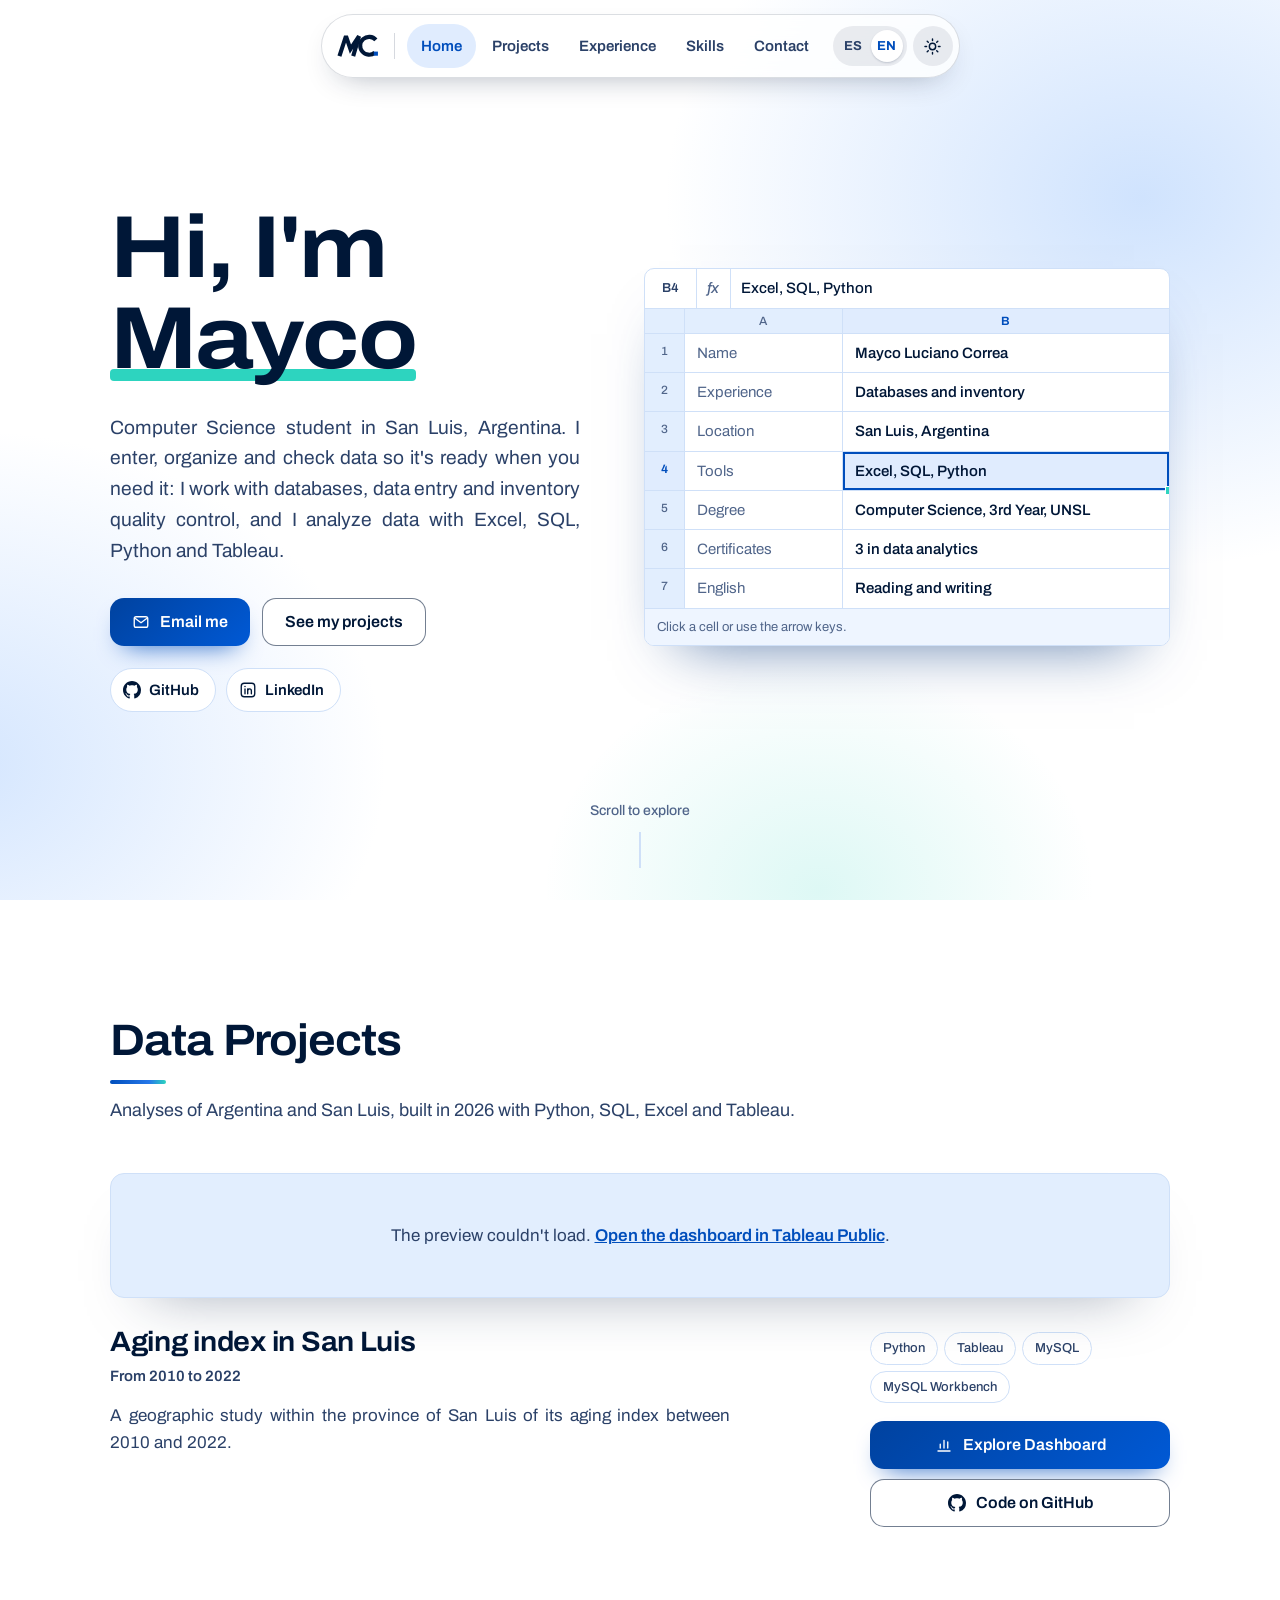
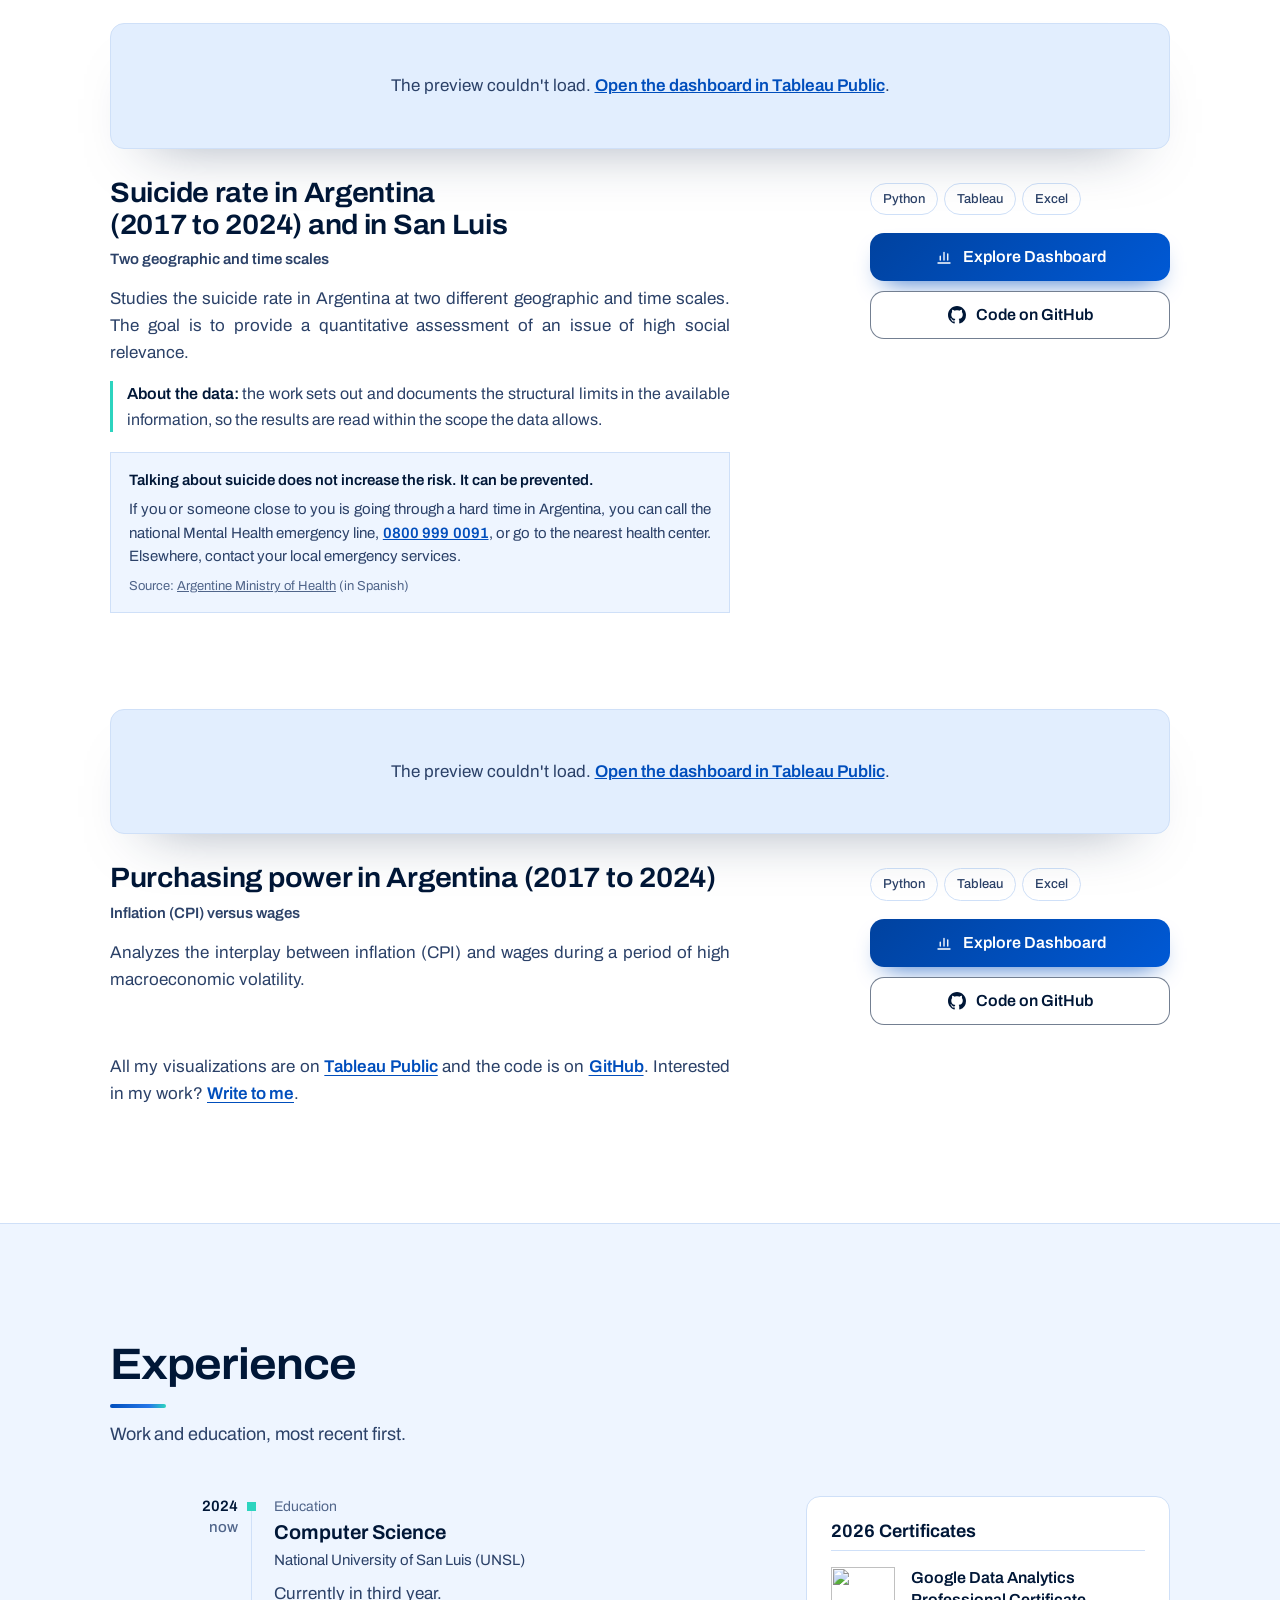
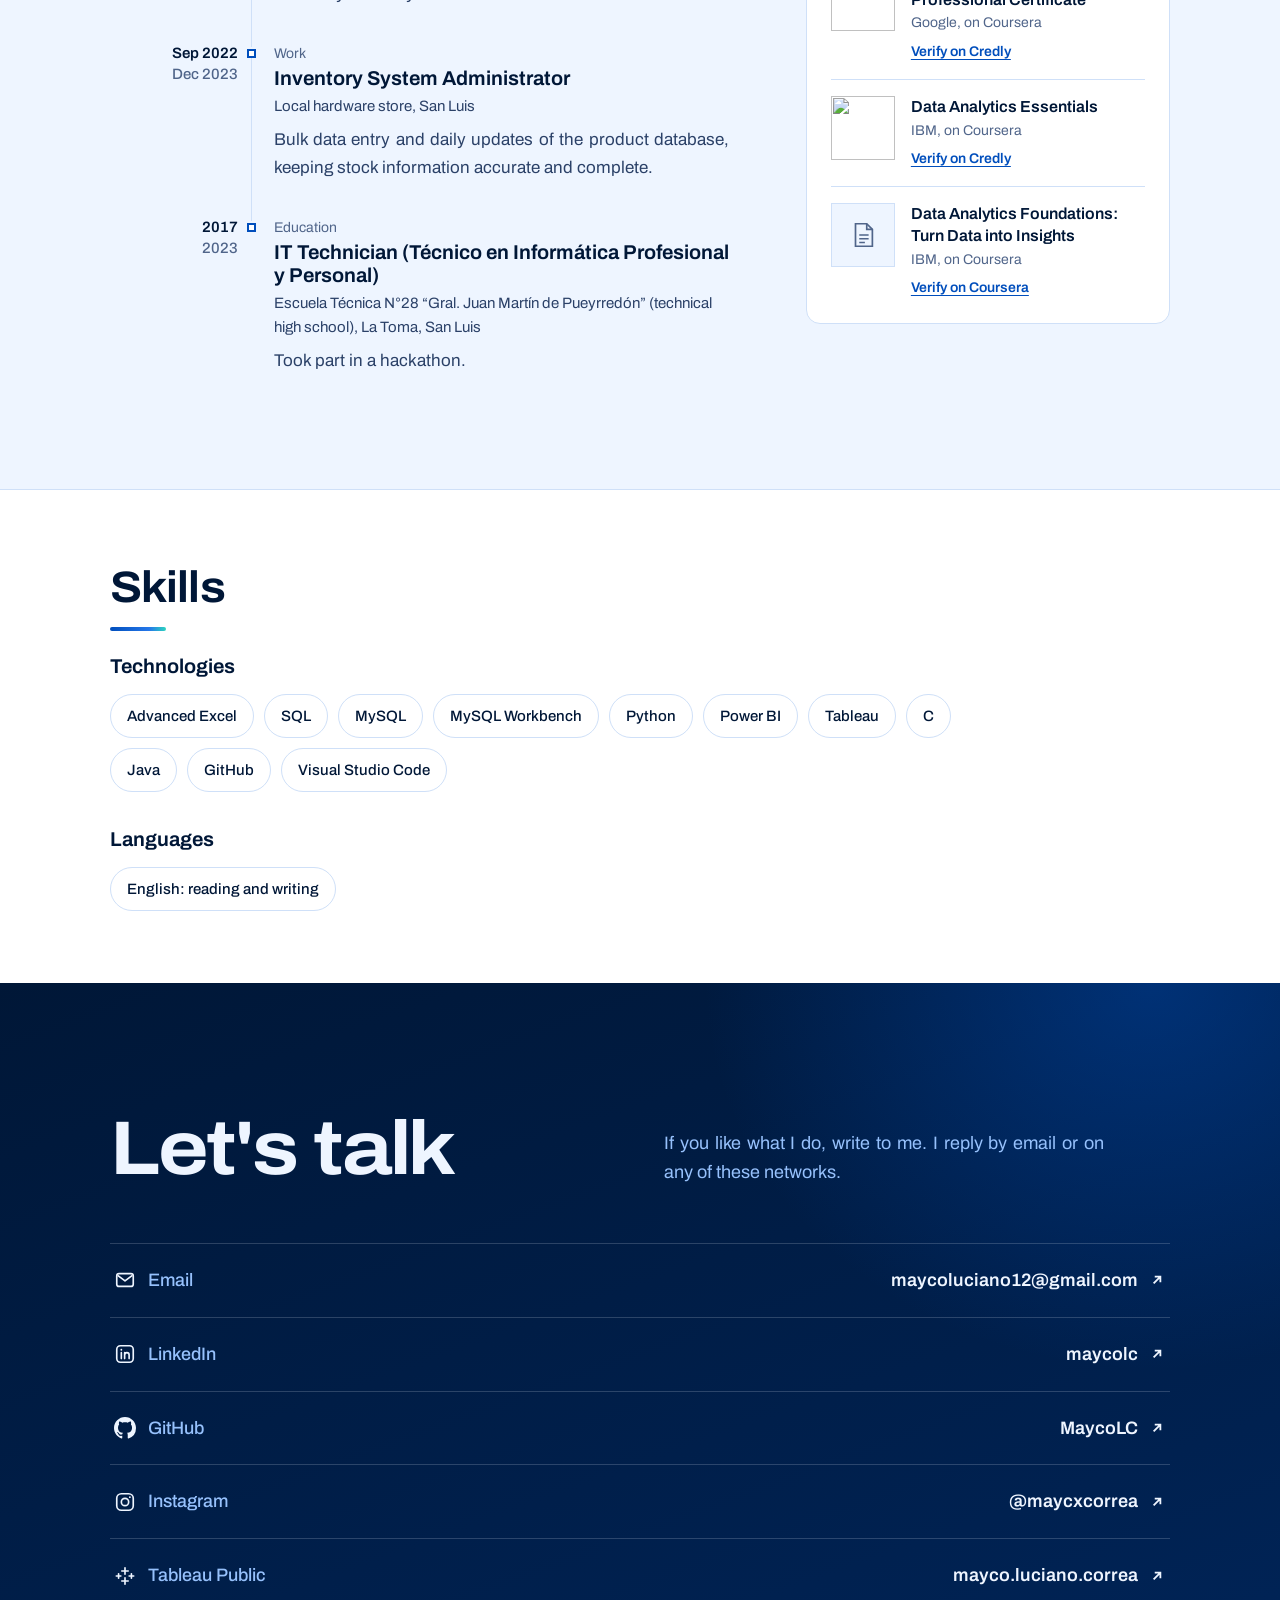
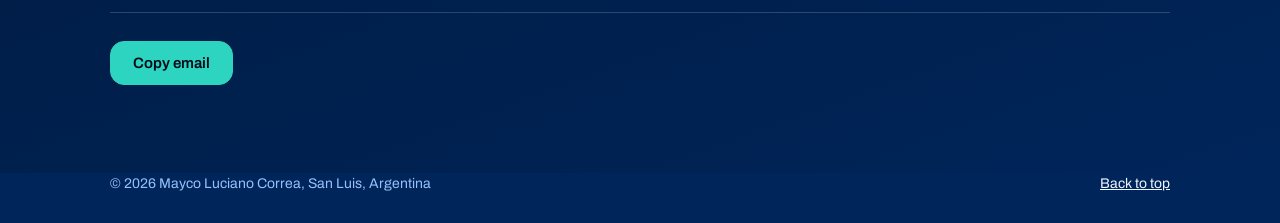
==== commit b68a6251: "Add files via upload" ====
--- a/en/index.html
+++ b/en/index.html
@@ -23,7 +23,7 @@
   <link rel="preconnect" href="https://fonts.gstatic.com" crossorigin>
   <link href="https://fonts.googleapis.com/css2?family=Archivo:wdth,wght@62..125,100..900&display=swap" rel="stylesheet">
   <script>try{var t=localStorage.getItem("tema");if(t==="dark"||t==="light")document.documentElement.setAttribute("data-theme",t);}catch(e){}</script>
-  <link rel="stylesheet" href="../assets/css/styles.css?v=20261125l">
+  <link rel="stylesheet" href="../assets/css/styles.css?v=20261126">
 
   <script type="application/ld+json">
   {
@@ -76,7 +76,7 @@
     <section class="hero" id="home">
       <div class="wrap hero__grid">
         <div class="hero__copy">
-          <h1>Hi, I'm Mayco</h1>
+          <h1>Hi, I'm <span class="hl">Mayco</span></h1>
           <p class="lead">
             Computer Science student in San Luis, Argentina.
             I enter, organize and check data so it's ready when you need it:
--- a/assets/css/styles.css
+++ b/assets/css/styles.css
@@ -562,3 +562,135 @@
 /* Habilidades más compacta */
 .section--skills { padding: clamp(48px, 6vw, 72px) 0; }
 .section--skills .section__head { margin-bottom: 24px; }
+
+/* =========================================================
+   VISTA PREVIA: nueva paleta azul (escala 5 a 100) + acento turquesa + movimiento
+   ========================================================= */
+:root {
+  --p5: #000b19; --p10: #001737; --p20: #00255a; --p30: #00347d; --p40: #00429f;
+  --p50: #004ebc; --p60: #0059d5; --p70: #2577e9; --p80: #4b92f5; --p90: #96c1fc;
+  --p95: #c2dbfe; --p99: #eef5ff; --p100: #ffffff;
+  --accent: #2dd4bf;        /* turquesa, solo en pocos lugares */
+  --accent-ink: #000b19;
+
+  --paper: var(--p100);
+  --tint: var(--p99);
+  --head: #e2eefe;          /* entre 99 y 95 */
+  --grid: #cfe0f8;
+  --ink: var(--p10);
+  --ink-2: #2b4168;
+  --ink-3: #50658a;
+  --select: var(--p50);
+  --select-ink: #ffffff;
+  --select-soft: #e0ecfe;
+  --night: var(--p10);
+  --night-ink: var(--p99);
+  --night-2: var(--p90);
+  --btn-grad: linear-gradient(135deg, var(--p40), var(--p60));
+  --btn-grad-hover: linear-gradient(135deg, var(--p30), var(--p50));
+  --glow-a: color-mix(in srgb, var(--p90) 45%, transparent);
+  --glow-b: color-mix(in srgb, var(--p95) 70%, transparent);
+  --glow-c: color-mix(in srgb, var(--accent) 16%, transparent);
+}
+@media (prefers-color-scheme: dark) {
+  :root:not([data-theme="light"]) {
+    --paper: var(--p5); --tint: #001128; --head: var(--p10); --grid: #0e2b55;
+    --ink: var(--p99); --ink-2: var(--p95); --ink-3: #90b2df;
+    --select: var(--p80); --select-ink: var(--p5); --select-soft: #06214a;
+    --night: #00122c; --night-ink: var(--p99); --night-2: var(--p90);
+    --btn-grad: linear-gradient(135deg, var(--p80), var(--p90));
+    --btn-grad-hover: linear-gradient(135deg, var(--p70), var(--p80));
+    --glow-a: color-mix(in srgb, var(--p50) 30%, transparent);
+    --glow-b: color-mix(in srgb, var(--p30) 40%, transparent);
+    --glow-c: color-mix(in srgb, var(--accent) 10%, transparent);
+  }
+}
+:root[data-theme="dark"] {
+    --paper: var(--p5); --tint: #001128; --head: var(--p10); --grid: #0e2b55;
+    --ink: var(--p99); --ink-2: var(--p95); --ink-3: #90b2df;
+    --select: var(--p80); --select-ink: var(--p5); --select-soft: #06214a;
+    --night: #00122c; --night-ink: var(--p99); --night-2: var(--p90);
+    --btn-grad: linear-gradient(135deg, var(--p80), var(--p90));
+    --btn-grad-hover: linear-gradient(135deg, var(--p70), var(--p80));
+    --glow-a: color-mix(in srgb, var(--p50) 30%, transparent);
+    --glow-b: color-mix(in srgb, var(--p30) 40%, transparent);
+    --glow-c: color-mix(in srgb, var(--accent) 10%, transparent);
+}
+
+/* Botón principal con gradiente sutil (50 a 70 en espíritu, 40 a 60 para que el texto blanco pase AA) */
+.btn--primary { background: var(--btn-grad); border: 0; box-shadow: 0 12px 26px -14px var(--p50); }
+.btn--primary:hover { background: var(--btn-grad-hover); transform: translateY(-2px); box-shadow: 0 16px 30px -14px var(--p50); }
+
+/* Presentación: fondo con luces suaves que se mueven lento */
+.hero { isolation: isolate; overflow: hidden; }
+.hero::before {
+  content: ""; position: absolute; inset: -20%; z-index: -1; pointer-events: none;
+  background:
+    radial-gradient(38% 42% at 78% 30%, var(--glow-a), transparent 70%),
+    radial-gradient(34% 38% at 12% 75%, var(--glow-b), transparent 70%),
+    radial-gradient(22% 26% at 60% 85%, var(--glow-c), transparent 70%);
+  animation: drift 22s ease-in-out infinite alternate;
+}
+@keyframes drift { to { transform: translate3d(-4%, 3%, 0) scale(1.06); } }
+
+/* Acento: subrayado turquesa que se dibuja bajo el nombre */
+.hl { position: relative; white-space: nowrap; }
+.hl::after {
+  content: ""; position: absolute; left: 0; right: 0; bottom: .06em; height: .14em; z-index: -1;
+  background: var(--accent); border-radius: 4px;
+  transform-origin: left; animation: underline .9s .35s cubic-bezier(.2,.7,.2,1) both;
+}
+.hero h1 { position: relative; z-index: 0; }
+@keyframes underline { from { transform: scaleX(0); } }
+
+/* Títulos de sección con una barrita en gradiente */
+.section__head h2::after {
+  content: ""; display: block; width: 56px; height: 4px; margin-top: 14px; border-radius: 4px;
+  background: linear-gradient(90deg, var(--p50), var(--p70) 70%, var(--accent));
+}
+
+/* La hoja: selección con el azul nuevo y el punto de arrastre en turquesa */
+.sheet { border-radius: 10px; overflow: hidden; box-shadow: 0 30px 60px -36px color-mix(in srgb, var(--p30) 70%, transparent); }
+.sheet td.is-sel::after { background: var(--accent); }
+
+/* Proyectos: la vista previa se eleva al pasar el mouse */
+.preview { border-radius: 14px; transition: transform .35s cubic-bezier(.2,.7,.2,1), box-shadow .35s, border-color .35s; }
+.project:hover .preview { transform: translateY(-6px); border-color: var(--p80); box-shadow: 0 40px 70px -40px color-mix(in srgb, var(--p40) 80%, transparent); }
+.project__scope { color: var(--select); }
+.project__note { border-left-color: var(--accent); }
+
+/* Línea de tiempo: el hito más reciente en turquesa */
+.timeline__item:first-child::after { background: var(--accent); border-color: var(--accent); }
+
+/* Chips y perfiles: pequeño salto */
+.chips li, .social a { transition: border-color .2s, background-color .2s, color .2s, transform .2s; }
+.chips li:hover, .social a:hover { transform: translateY(-2px); }
+
+/* Tarjeta de certificados */
+.certs { border-radius: 14px; transition: box-shadow .3s; }
+.certs:hover { box-shadow: 0 24px 50px -36px color-mix(in srgb, var(--p40) 80%, transparent); }
+
+/* Contacto: gradiente de 10 a 20 con un brillo */
+.contact {
+  background:
+    radial-gradient(50% 70% at 90% 0%, color-mix(in srgb, var(--p60) 35%, transparent), transparent 70%),
+    linear-gradient(160deg, var(--p10), var(--p20));
+}
+:root[data-theme="dark"] .contact { background: radial-gradient(50% 70% at 90% 0%, color-mix(in srgb, var(--p50) 25%, transparent), transparent 70%), linear-gradient(160deg, #00122c, var(--p10)); }
+@media (prefers-color-scheme: dark) {
+  :root:not([data-theme="light"]) .contact { background: radial-gradient(50% 70% at 90% 0%, color-mix(in srgb, var(--p50) 25%, transparent), transparent 70%), linear-gradient(160deg, #00122c, var(--p10)); }
+}
+.footer { background: var(--p20); }
+:root[data-theme="dark"] .footer { background: var(--p10); }
+@media (prefers-color-scheme: dark) { :root:not([data-theme="light"]) .footer { background: var(--p10); } }
+.contact .btn--light { background: var(--accent); color: var(--accent-ink); border-color: var(--accent); }
+.contact .btn--light:hover { background: #5eead4; border-color: #5eead4; }
+.contact__list a:hover svg { color: var(--accent); }
+.scrollhint__dot { background: var(--accent); }
+
+/* Sin movimiento si la persona lo pidió */
+@media (prefers-reduced-motion: reduce) {
+  .hero::before, .hl::after { animation: none; }
+  .preview, .chips li, .social a, .btn--primary { transition: none; }
+  .project:hover .preview, .chips li:hover, .social a:hover, .btn--primary:hover { transform: none; }
+}
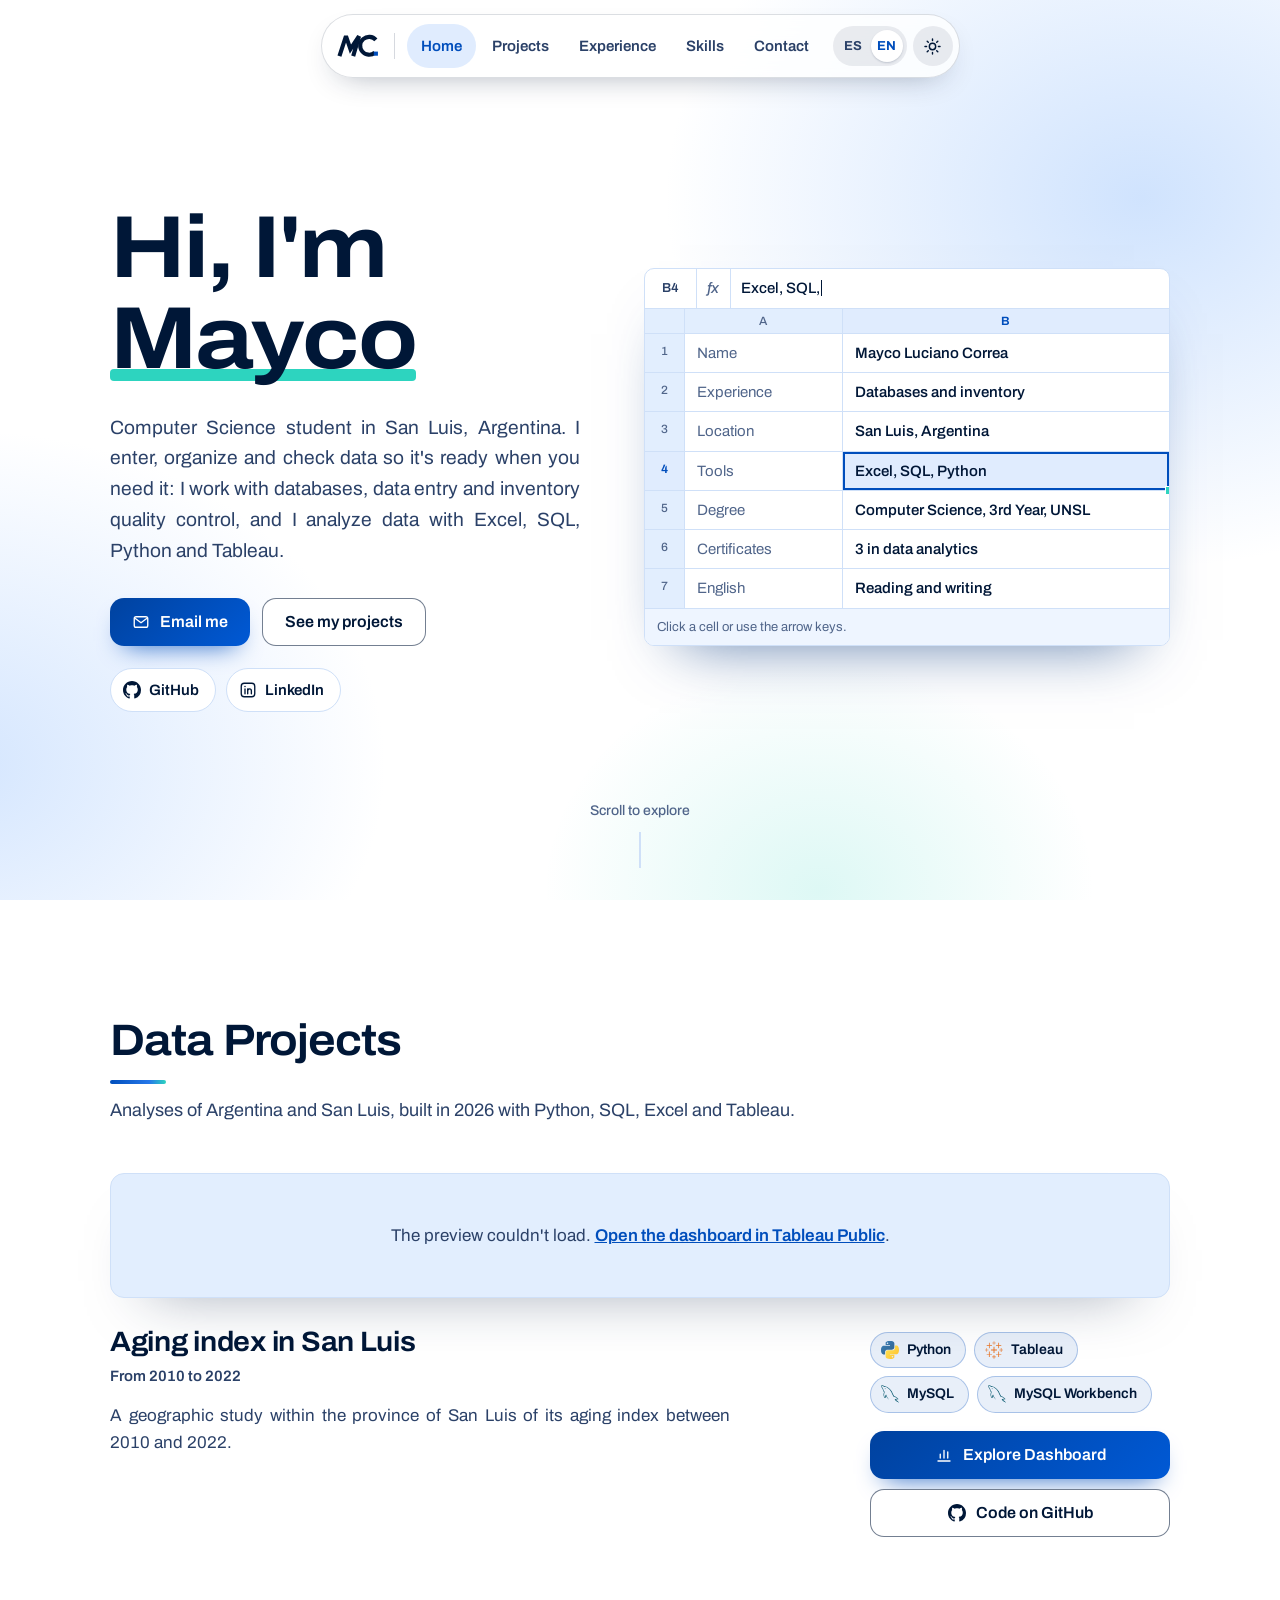
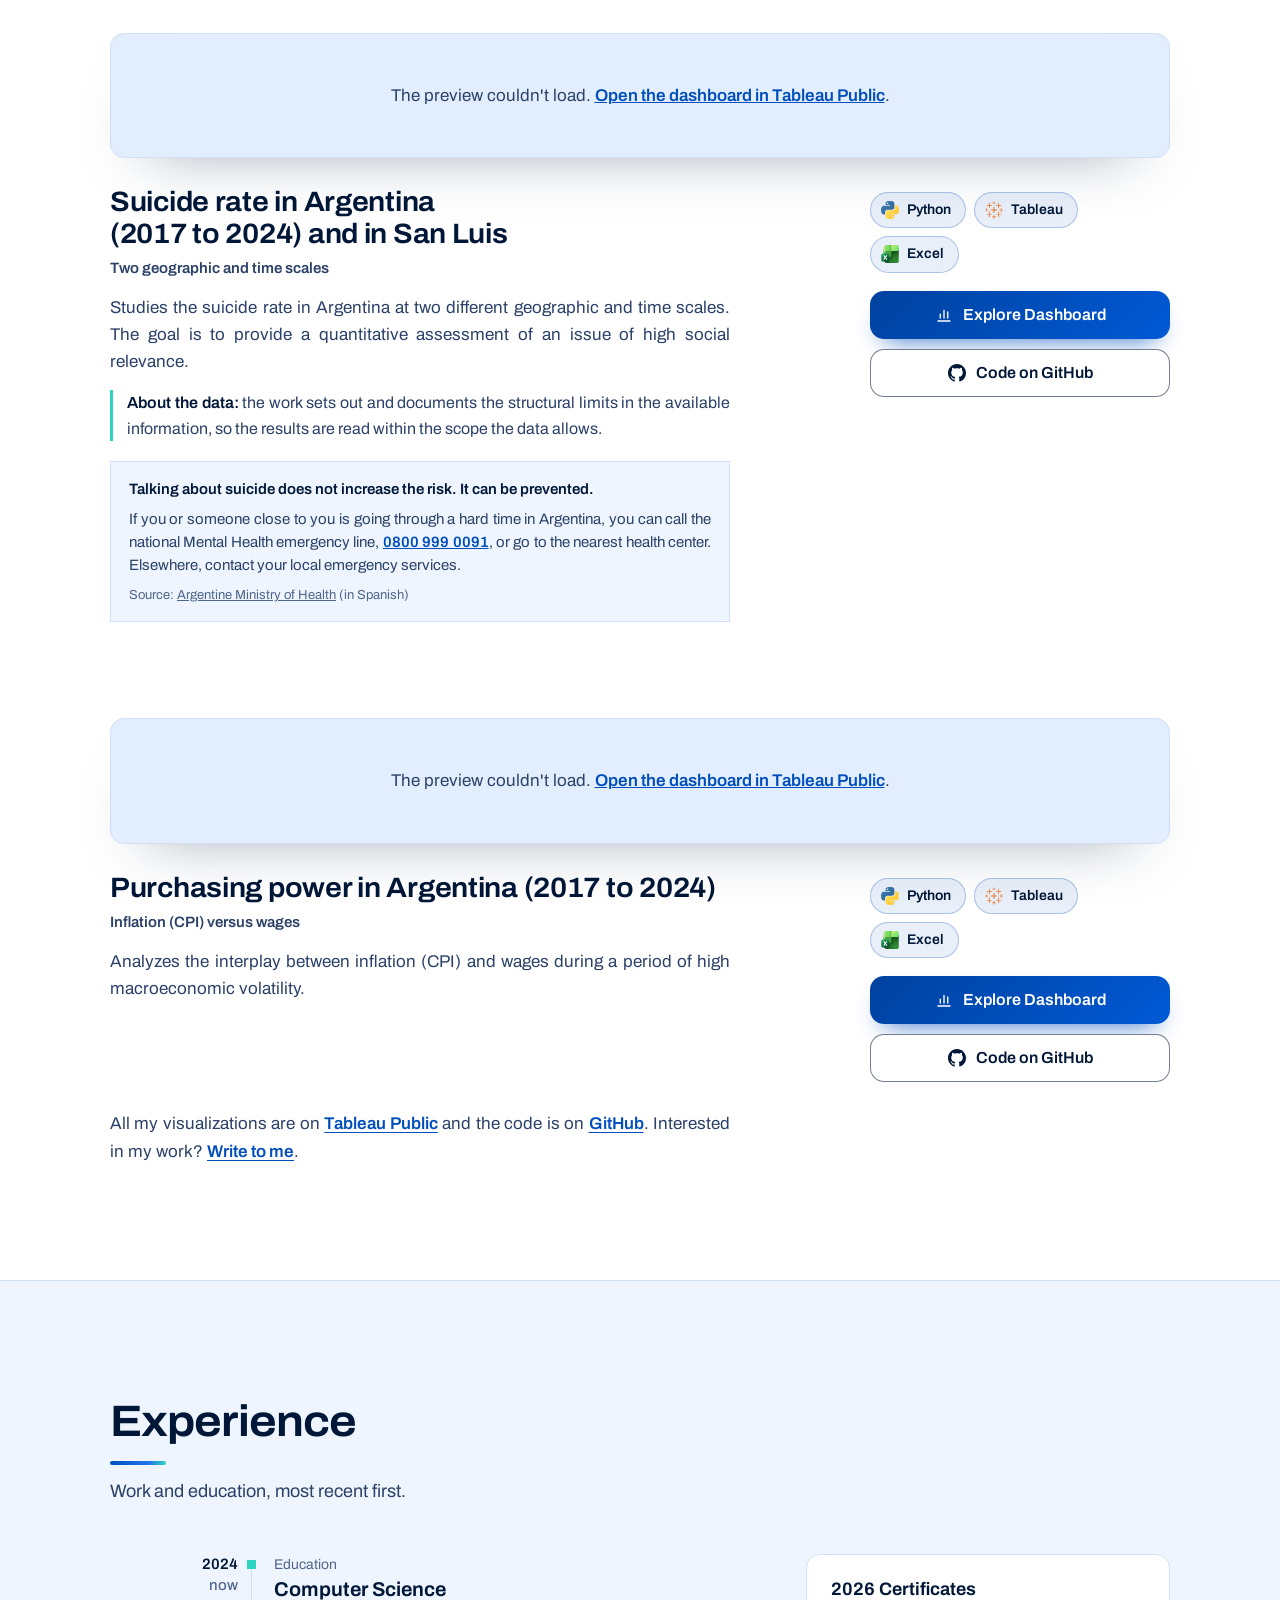
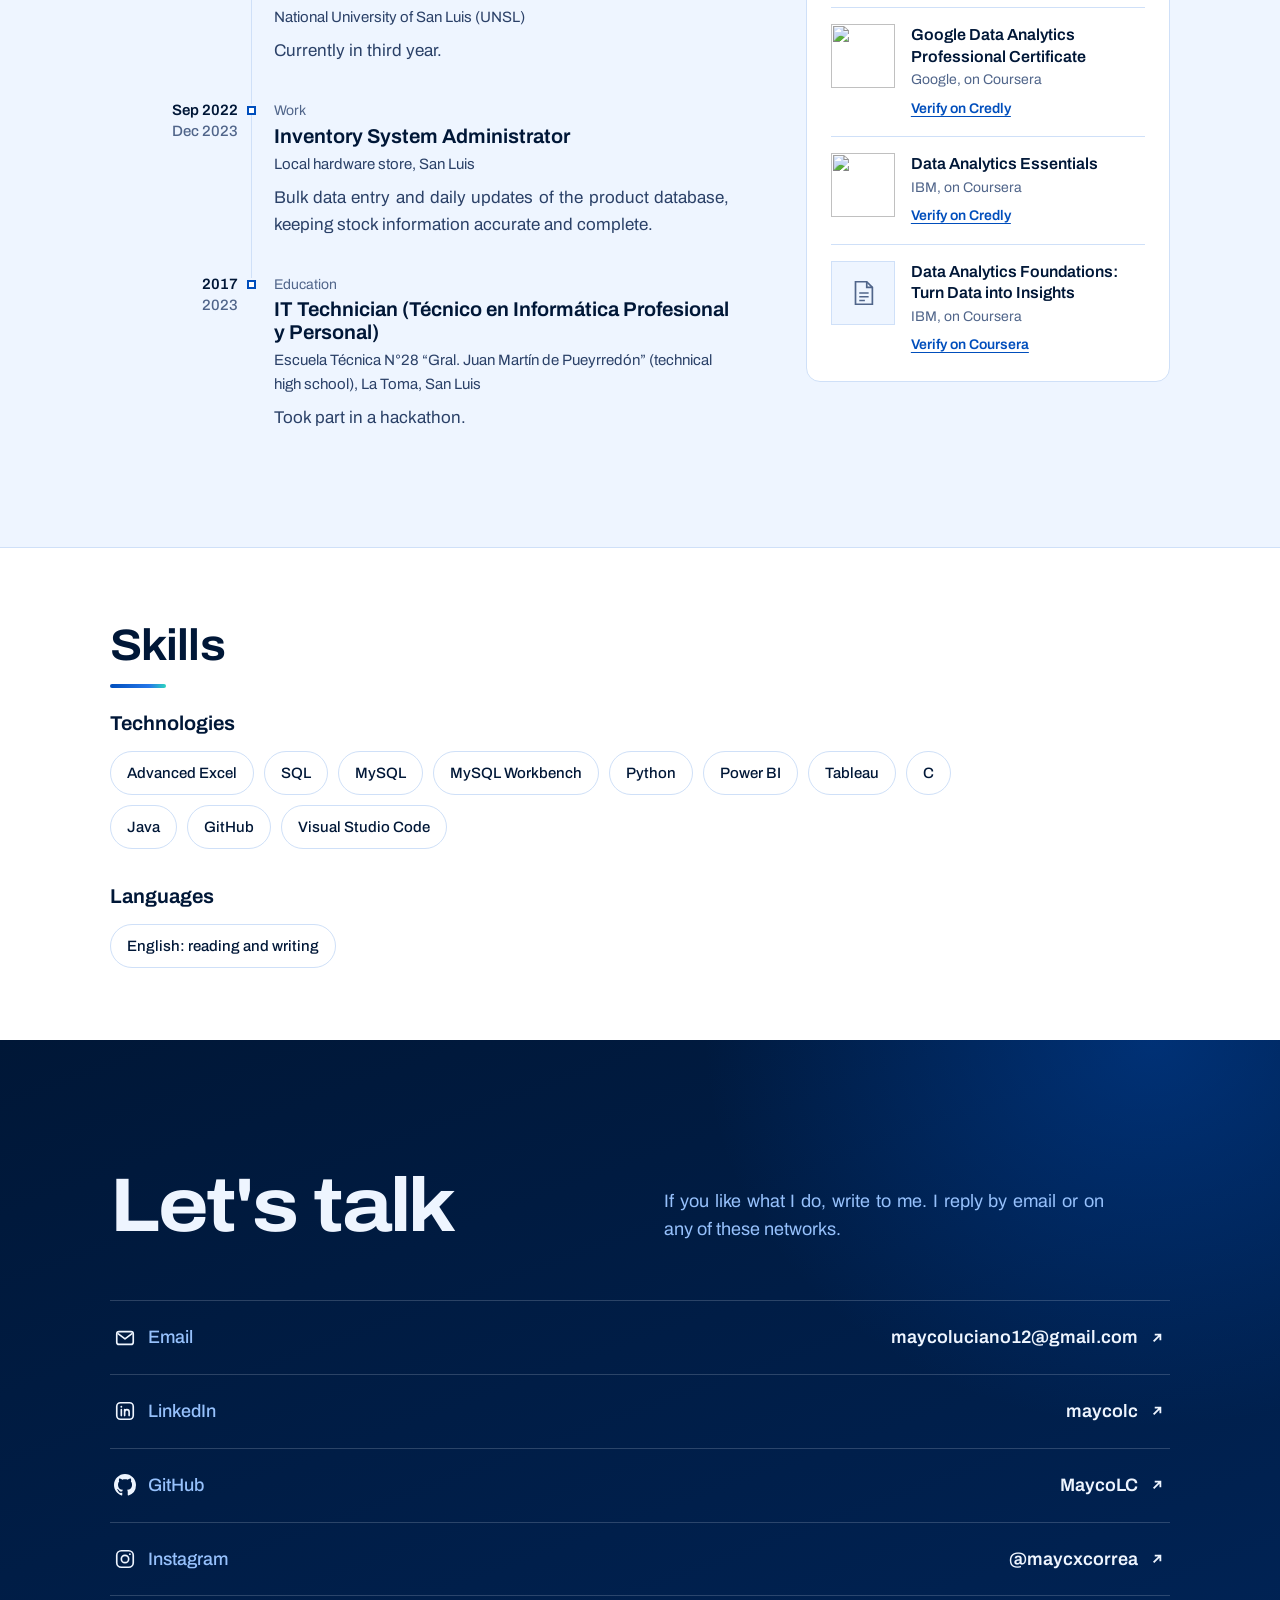
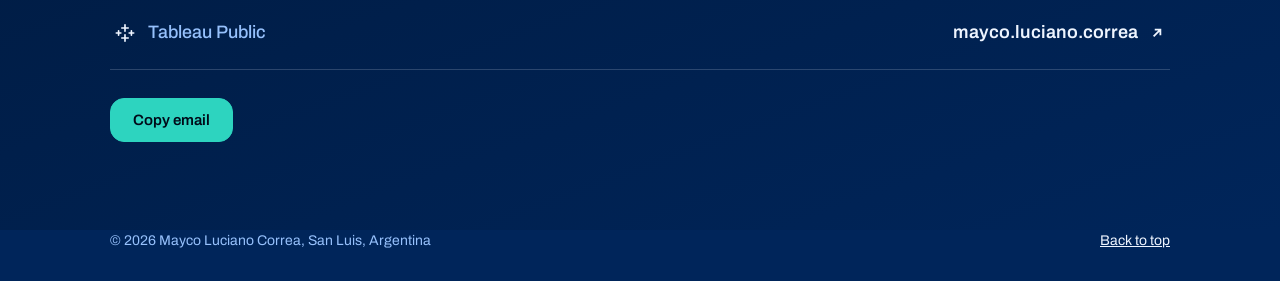
==== commit 399a9593: "Actualizaciones en logotipos. Proyectos." ====
--- a/en/index.html
+++ b/en/index.html
@@ -23,7 +23,7 @@
   <link rel="preconnect" href="https://fonts.gstatic.com" crossorigin>
   <link href="https://fonts.googleapis.com/css2?family=Archivo:wdth,wght@62..125,100..900&display=swap" rel="stylesheet">
   <script>try{var t=localStorage.getItem("tema");if(t==="dark"||t==="light")document.documentElement.setAttribute("data-theme",t);}catch(e){}</script>
-  <link rel="stylesheet" href="../assets/css/styles.css?v=20261126">
+  <link rel="stylesheet" href="../assets/css/styles.css?v=20261127">
 
   <script type="application/ld+json">
   {
@@ -148,7 +148,7 @@
                 <p>A geographic study within the province of San Luis of its aging index between 2010 and 2022.</p>
               </div>
               <div class="project__side">
-                <ul class="tools" aria-label="Tools"><li>Python</li><li>Tableau</li><li>MySQL</li><li>MySQL Workbench</li></ul>
+                <ul class="tools" aria-label="Tools"><li class="tool tool--python"><img src="../assets/img/tools/python.svg" alt="" width="16" height="16">Python</li><li class="tool tool--tableau"><img src="../assets/img/tools/tableau.svg" alt="" width="16" height="16">Tableau</li><li class="tool tool--mysql"><img class="on-light" src="../assets/img/tools/mysql-icon-light.svg" alt="" width="16" height="16"><img class="on-dark" src="../assets/img/tools/mysql-icon-dark.svg" alt="" width="16" height="16">MySQL</li><li class="tool tool--mysql"><img class="on-light" src="../assets/img/tools/mysql-icon-light.svg" alt="" width="16" height="16"><img class="on-dark" src="../assets/img/tools/mysql-icon-dark.svg" alt="" width="16" height="16">MySQL Workbench</li></ul>
                 <div class="project__links">
                   <a class="btn btn--primary btn--block project__explore" href="https://public.tableau.com/app/profile/mayco.luciano.correa/viz/IE-SanLuis-Envejecimiento-Censos/Dashboard1" target="_blank" rel="noopener" data-explore><svg class="ico" viewBox="0 0 24 24" aria-hidden="true" fill="none" stroke="currentColor" stroke-width="1.8"><path d="M4 20h16M7 16v-5M12 16V6M17 16v-8" stroke-linecap="round"/></svg>Explore Dashboard</a>
                   <a class="btn btn--plain btn--block" href="https://github.com/MaycoLC/IE-SanLuis-Portfolio" target="_blank" rel="noopener"><svg class="ico" viewBox="0 0 16 16" aria-hidden="true"><path fill="currentColor" d="M8 0C3.58 0 0 3.58 0 8c0 3.54 2.29 6.53 5.47 7.59.4.07.55-.17.55-.38 0-.19-.01-.82-.01-1.49-2.01.37-2.53-.49-2.69-.94-.09-.23-.48-.94-.82-1.13-.28-.15-.68-.52-.01-.53.63-.01 1.08.58 1.23.82.72 1.21 1.87.87 2.33.66.07-.52.28-.87.51-1.07-1.78-.2-3.64-.89-3.64-3.95 0-.87.31-1.59.82-2.15-.08-.2-.36-1.02.08-2.12 0 0 .67-.21 2.2.82.64-.18 1.32-.27 2-.27.68 0 1.36.09 2 .27 1.53-1.04 2.2-.82 2.2-.82.44 1.1.16 1.92.08 2.12.51.56.82 1.27.82 2.15 0 3.07-1.87 3.75-3.65 3.95.29.25.54.73.54 1.48 0 1.07-.01 1.93-.01 2.2 0 .21.15.46.55.38A8.013 8.013 0 0016 8c0-4.42-3.58-8-8-8z"/></svg>Code on GitHub</a>
@@ -185,7 +185,7 @@
               </aside>
               </div>
               <div class="project__side">
-                <ul class="tools" aria-label="Tools"><li>Python</li><li>Tableau</li><li>Excel</li></ul>
+                <ul class="tools" aria-label="Tools"><li class="tool tool--python"><img src="../assets/img/tools/python.svg" alt="" width="16" height="16">Python</li><li class="tool tool--tableau"><img src="../assets/img/tools/tableau.svg" alt="" width="16" height="16">Tableau</li><li class="tool tool--excel"><img src="../assets/img/tools/microsoft-excel.svg" alt="" width="16" height="16">Excel</li></ul>
                 <div class="project__links">
                   <a class="btn btn--primary btn--block project__explore" href="https://public.tableau.com/app/profile/mayco.luciano.correa/viz/TasadeSuicidios-AnlisisArgentinaySanLuispordepartamentos/Presentacin" target="_blank" rel="noopener" data-explore><svg class="ico" viewBox="0 0 24 24" aria-hidden="true" fill="none" stroke="currentColor" stroke-width="1.8"><path d="M4 20h16M7 16v-5M12 16V6M17 16v-8" stroke-linecap="round"/></svg>Explore Dashboard</a>
                   <a class="btn btn--plain btn--block" href="https://github.com/MaycoLC/TasaSuicidios_SanLuis" target="_blank" rel="noopener"><svg class="ico" viewBox="0 0 16 16" aria-hidden="true"><path fill="currentColor" d="M8 0C3.58 0 0 3.58 0 8c0 3.54 2.29 6.53 5.47 7.59.4.07.55-.17.55-.38 0-.19-.01-.82-.01-1.49-2.01.37-2.53-.49-2.69-.94-.09-.23-.48-.94-.82-1.13-.28-.15-.68-.52-.01-.53.63-.01 1.08.58 1.23.82.72 1.21 1.87.87 2.33.66.07-.52.28-.87.51-1.07-1.78-.2-3.64-.89-3.64-3.95 0-.87.31-1.59.82-2.15-.08-.2-.36-1.02.08-2.12 0 0 .67-.21 2.2.82.64-.18 1.32-.27 2-.27.68 0 1.36.09 2 .27 1.53-1.04 2.2-.82 2.2-.82.44 1.1.16 1.92.08 2.12.51.56.82 1.27.82 2.15 0 3.07-1.87 3.75-3.65 3.95.29.25.54.73.54 1.48 0 1.07-.01 1.93-.01 2.2 0 .21.15.46.55.38A8.013 8.013 0 0016 8c0-4.42-3.58-8-8-8z"/></svg>Code on GitHub</a>
@@ -209,7 +209,7 @@
                 <p>Analyzes the interplay between inflation (CPI) and wages during a period of high macroeconomic volatility.</p>
               </div>
               <div class="project__side">
-                <ul class="tools" aria-label="Tools"><li>Python</li><li>Tableau</li><li>Excel</li></ul>
+                <ul class="tools" aria-label="Tools"><li class="tool tool--python"><img src="../assets/img/tools/python.svg" alt="" width="16" height="16">Python</li><li class="tool tool--tableau"><img src="../assets/img/tools/tableau.svg" alt="" width="16" height="16">Tableau</li><li class="tool tool--excel"><img src="../assets/img/tools/microsoft-excel.svg" alt="" width="16" height="16">Excel</li></ul>
                 <div class="project__links">
                   <a class="btn btn--primary btn--block project__explore" href="https://public.tableau.com/app/profile/mayco.luciano.correa/viz/InflacinySalariosenArgentinaMaycoCorrea/Presentacin" target="_blank" rel="noopener" data-explore><svg class="ico" viewBox="0 0 24 24" aria-hidden="true" fill="none" stroke="currentColor" stroke-width="1.8"><path d="M4 20h16M7 16v-5M12 16V6M17 16v-8" stroke-linecap="round"/></svg>Explore Dashboard</a>
                   <a class="btn btn--plain btn--block" href="https://github.com/MaycoLC/inflacion-salarios-argentina" target="_blank" rel="noopener"><svg class="ico" viewBox="0 0 16 16" aria-hidden="true"><path fill="currentColor" d="M8 0C3.58 0 0 3.58 0 8c0 3.54 2.29 6.53 5.47 7.59.4.07.55-.17.55-.38 0-.19-.01-.82-.01-1.49-2.01.37-2.53-.49-2.69-.94-.09-.23-.48-.94-.82-1.13-.28-.15-.68-.52-.01-.53.63-.01 1.08.58 1.23.82.72 1.21 1.87.87 2.33.66.07-.52.28-.87.51-1.07-1.78-.2-3.64-.89-3.64-3.95 0-.87.31-1.59.82-2.15-.08-.2-.36-1.02.08-2.12 0 0 .67-.21 2.2.82.64-.18 1.32-.27 2-.27.68 0 1.36.09 2 .27 1.53-1.04 2.2-.82 2.2-.82.44 1.1.16 1.92.08 2.12.51.56.82 1.27.82 2.15 0 3.07-1.87 3.75-3.65 3.95.29.25.54.73.54 1.48 0 1.07-.01 1.93-.01 2.2 0 .21.15.46.55.38A8.013 8.013 0 0016 8c0-4.42-3.58-8-8-8z"/></svg>Code on GitHub</a>
--- a/assets/css/styles.css
+++ b/assets/css/styles.css
@@ -694,3 +694,32 @@
   .preview, .chips li, .social a, .btn--primary { transition: none; }
   .project:hover .preview, .chips li:hover, .social a:hover, .btn--primary:hover { transform: none; }
 }
+
+/* ---------- Herramientas con logotipo (logos de svgl.app y Simple Icons, guardados localmente) ---------- */
+.tools { gap: 8px; }
+.tools li.tool {
+  --brand: var(--select);
+  display: inline-flex; align-items: center; gap: 8px;
+  padding: 6px 14px 6px 10px; font-size: 14px; font-weight: 600; color: var(--ink);
+  background: color-mix(in srgb, var(--brand) 9%, var(--paper));
+  border: 1px solid color-mix(in srgb, var(--brand) 28%, transparent);
+  transition: transform .2s, border-color .2s, background-color .2s;
+}
+.tools li.tool img { width: 18px; height: 18px; display: block; flex: none; }
+.tools li.tool:hover { transform: translateY(-2px); border-color: color-mix(in srgb, var(--brand) 60%, transparent); }
+.tool--python  { --brand: #3776ab; }
+.tool--tableau { --brand: #e97627; }
+.tool--mysql   { --brand: #00758f; }
+.tool--excel   { --brand: #107c41; }
+.tool .on-dark { display: none !important; }
+:root[data-theme="dark"] .tool .on-light { display: none !important; }
+:root[data-theme="dark"] .tool .on-dark { display: block !important; }
+@media (prefers-color-scheme: dark) {
+  :root:not([data-theme="light"]) .tool .on-light { display: none !important; }
+  :root:not([data-theme="light"]) .tool .on-dark { display: block !important; }
+}
+:root[data-theme="dark"] .tools li.tool { background: color-mix(in srgb, var(--brand) 16%, var(--paper)); border-color: color-mix(in srgb, var(--brand) 45%, transparent); }
+@media (prefers-color-scheme: dark) {
+  :root:not([data-theme="light"]) .tools li.tool { background: color-mix(in srgb, var(--brand) 16%, var(--paper)); border-color: color-mix(in srgb, var(--brand) 45%, transparent); }
+}
+@media (prefers-reduced-motion: reduce) { .tools li.tool { transition: none; } .tools li.tool:hover { transform: none; } }
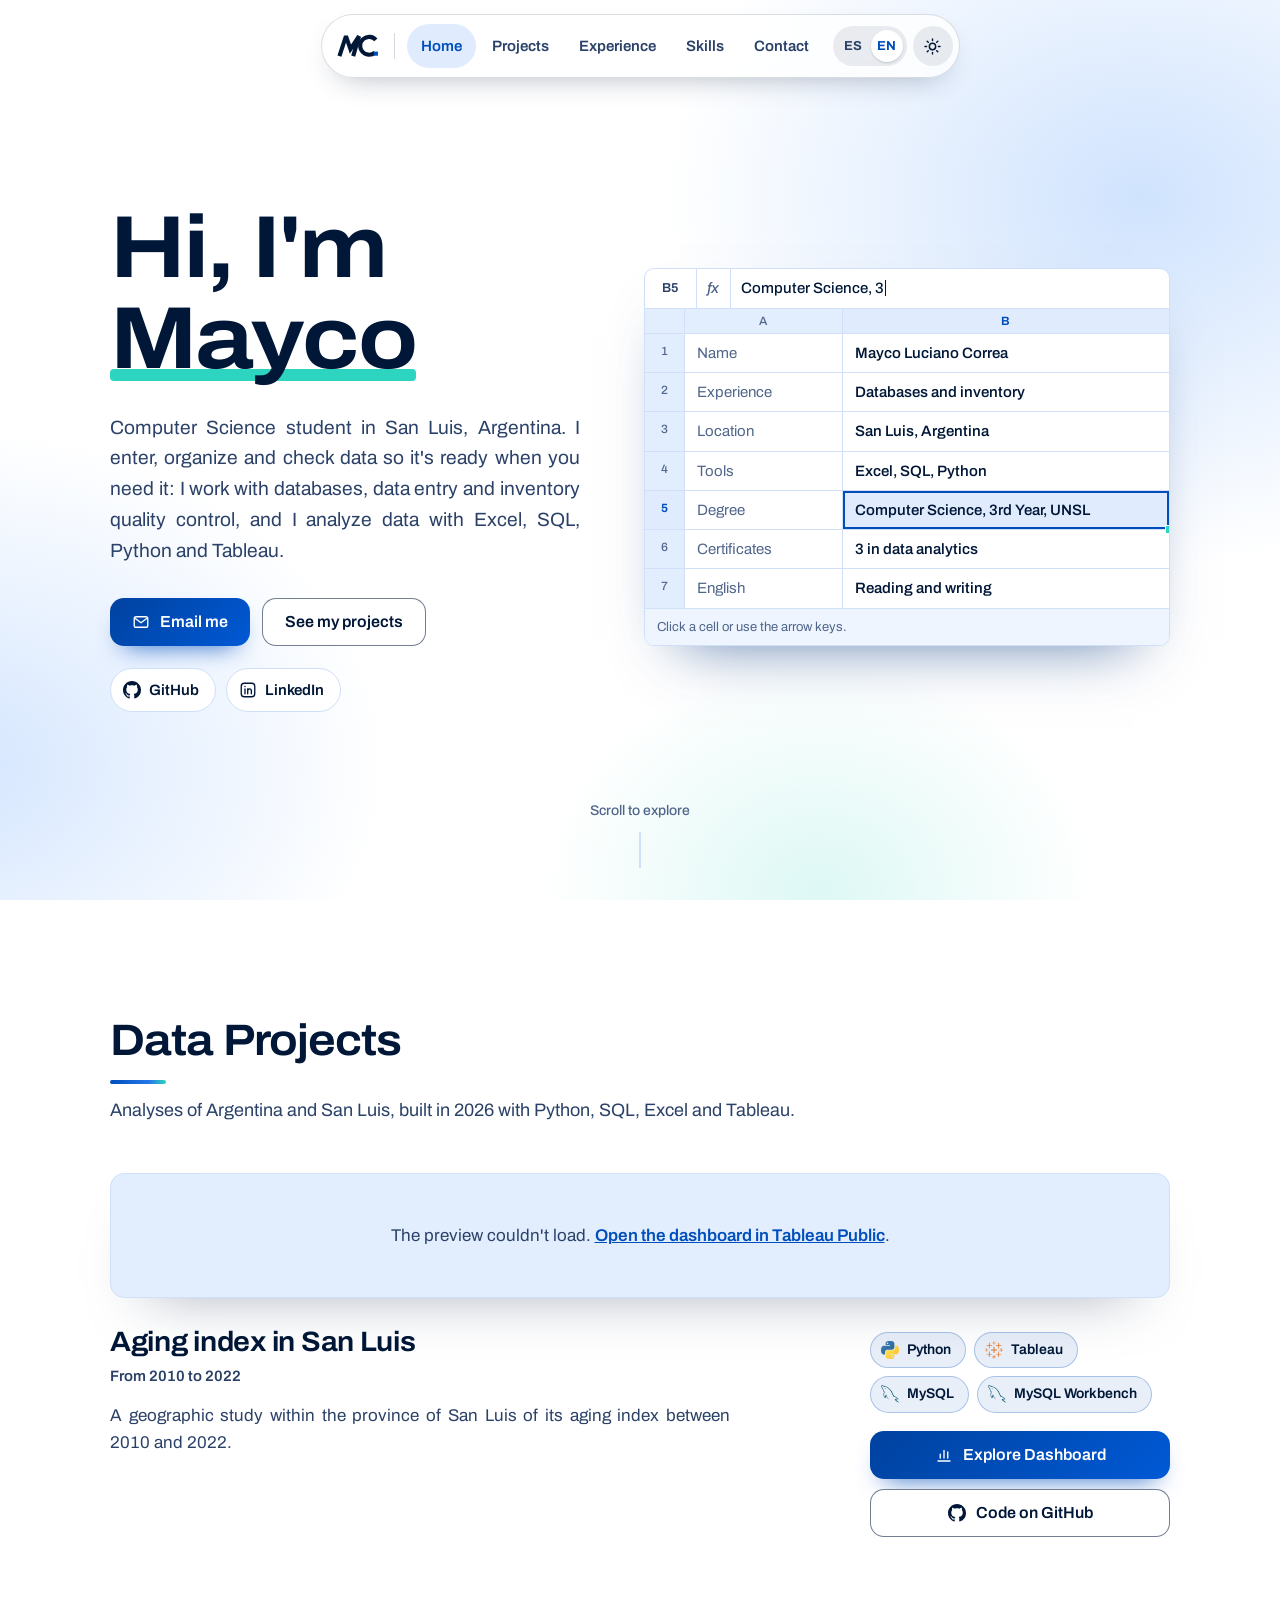
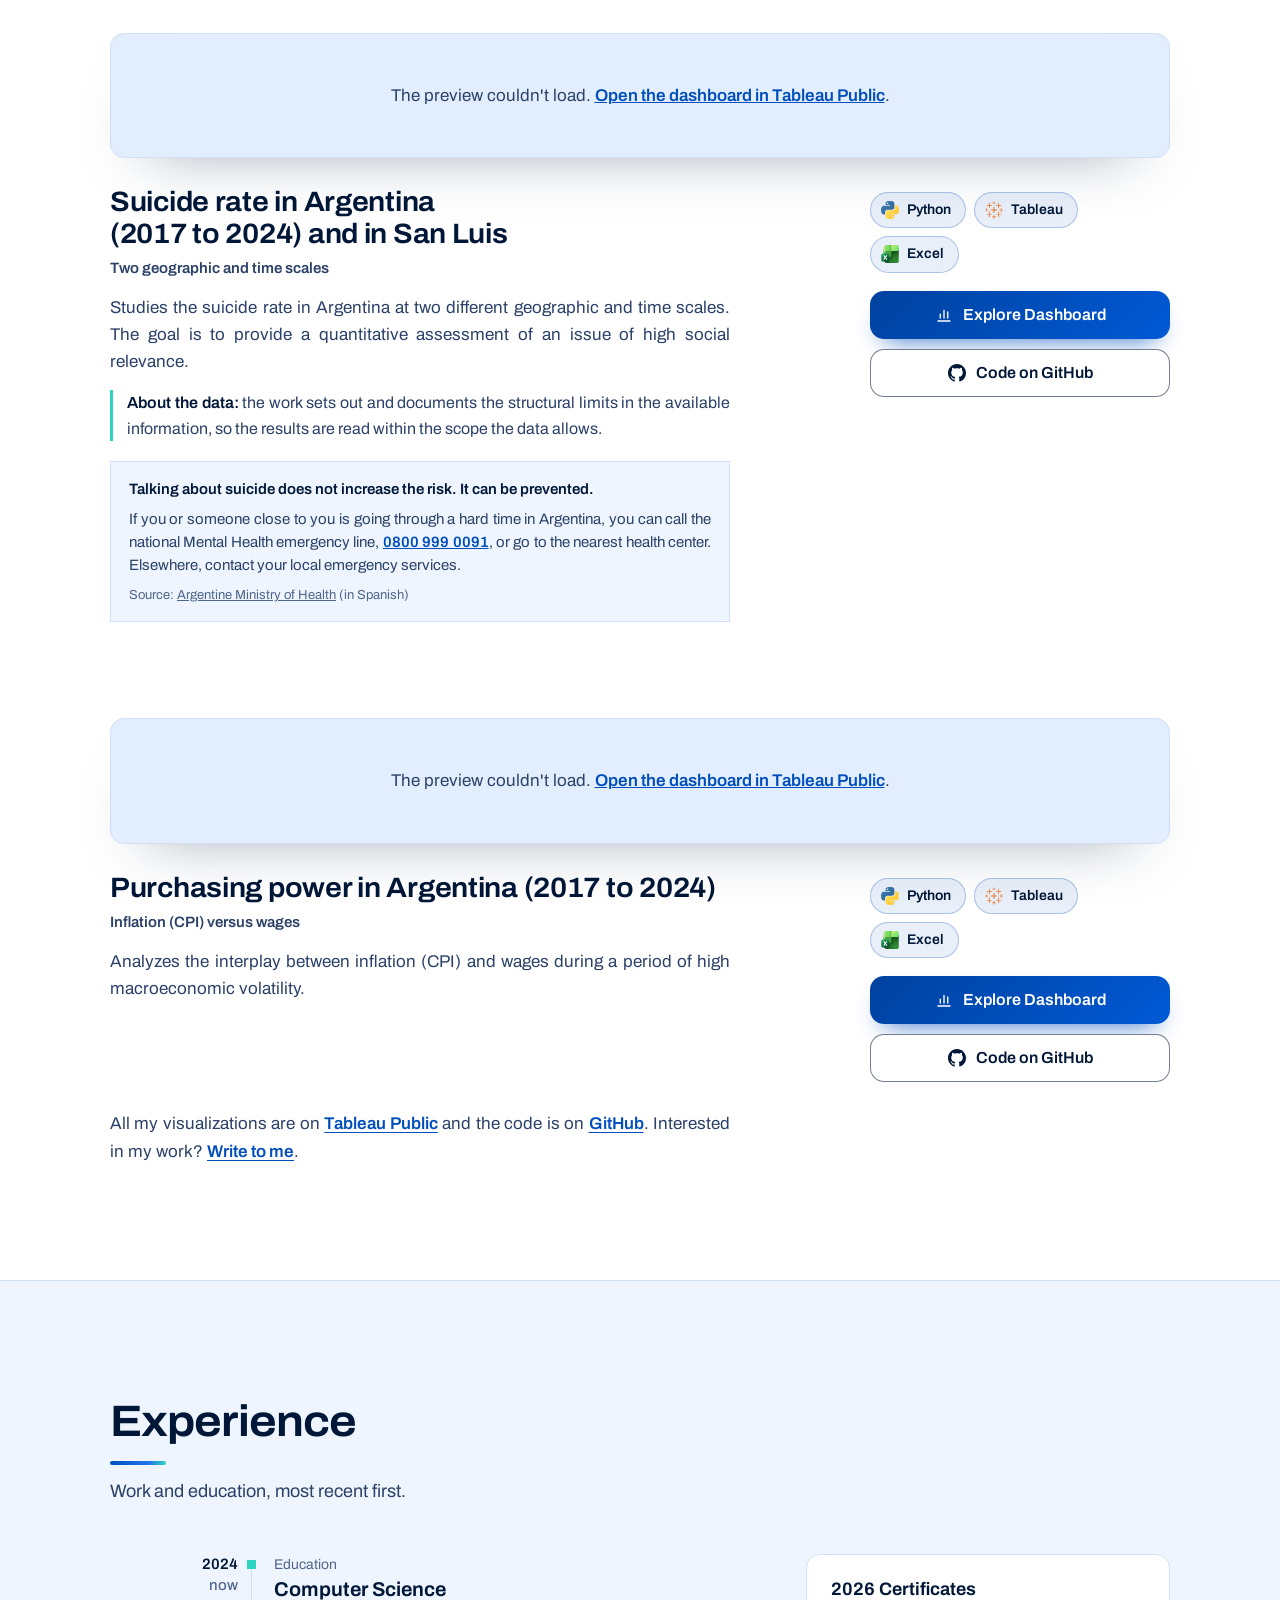
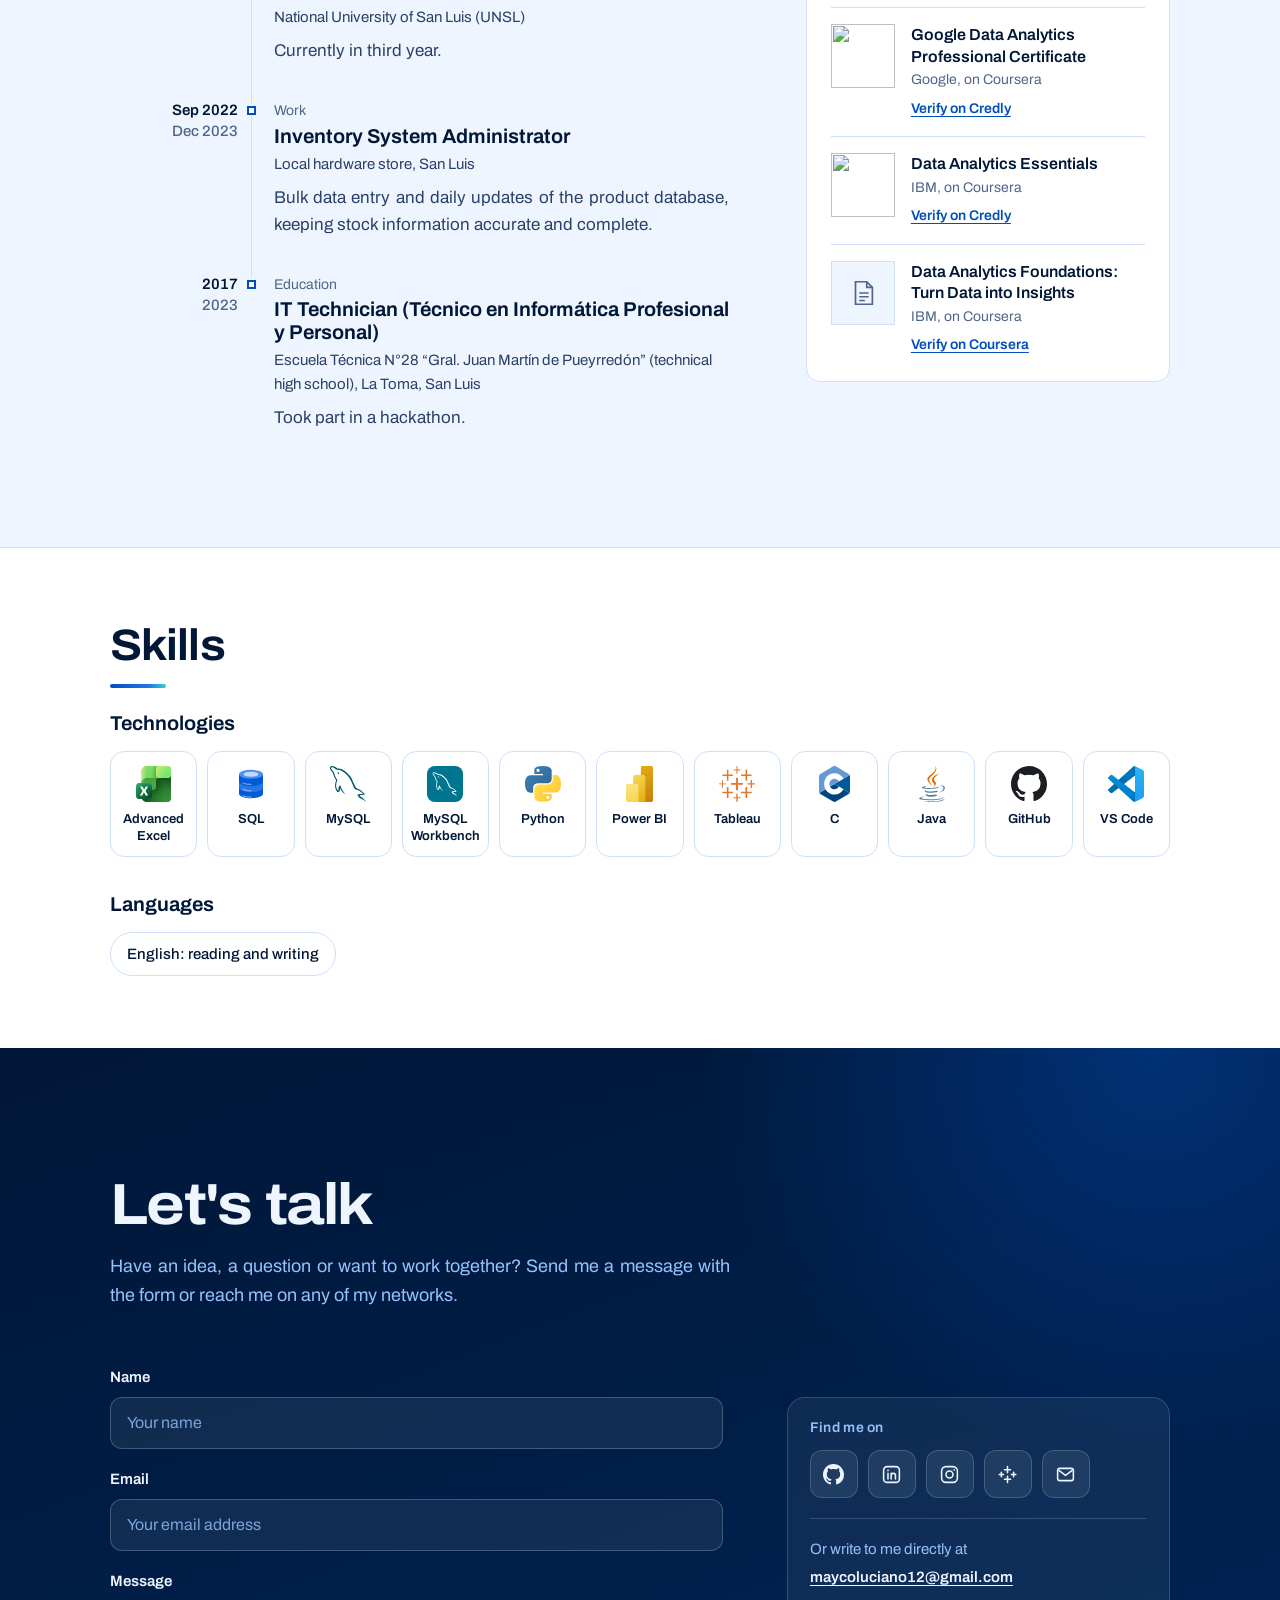
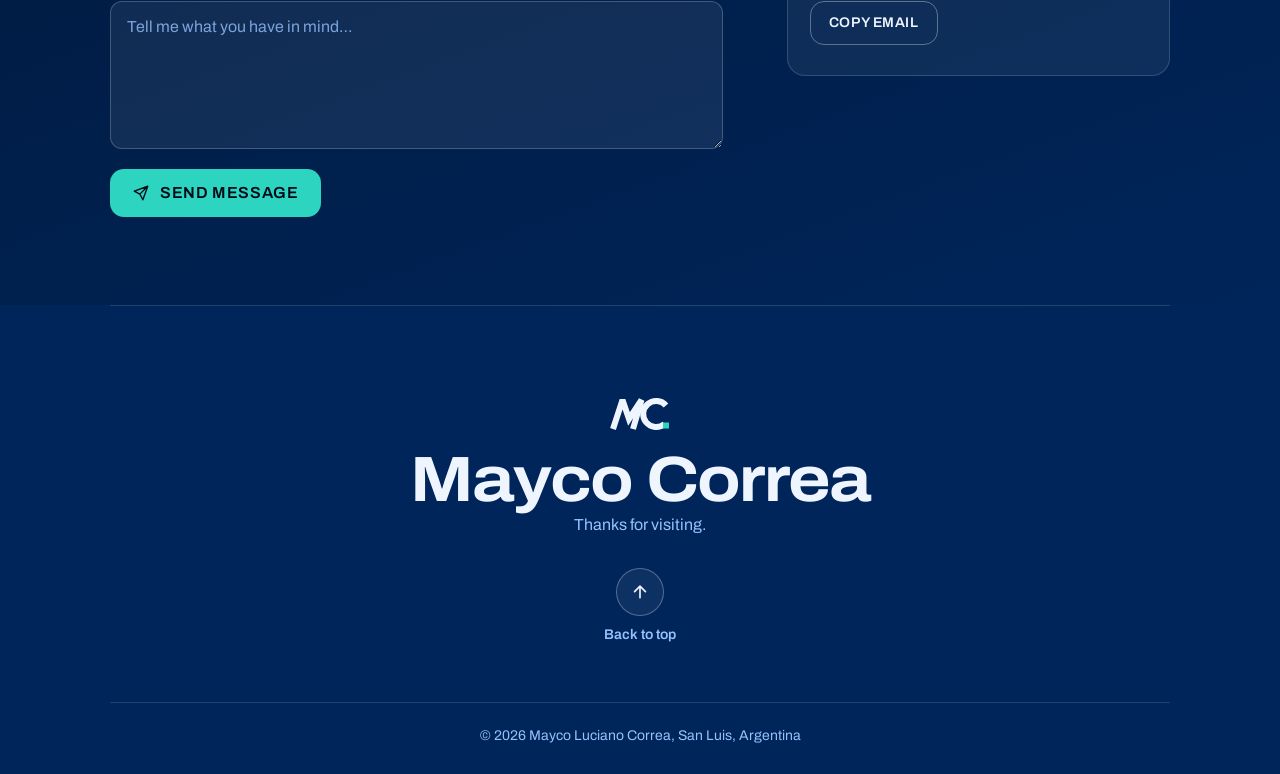
==== commit ba947520: "Sección de Contacto. Google Search." ====
--- a/en/index.html
+++ b/en/index.html
@@ -4,17 +4,35 @@
   <meta charset="utf-8">
   <meta name="viewport" content="width=device-width, initial-scale=1">
   <title>Mayco Correa - Data Analysis</title>
-  <meta name="description" content="Computer Science student in San Luis, Argentina. Data entry and quality control, databases, and analysis with Excel, SQL, Python and Tableau.">
+  <meta name="description" content="Portfolio of Mayco Luciano Correa (MaycoLC), Computer Science student in San Luis, Argentina. Data entry and quality control, databases, and analysis with Excel, SQL, Python and Tableau.">
+  <meta name="author" content="Mayco Luciano Correa">
+  <meta name="robots" content="index, follow">
   <meta name="theme-color" content="#ffffff">
-  <link rel="alternate" hreflang="es" href="../">
-  <link rel="alternate" hreflang="en" href="./">
+  <!-- Search Console: si elegís verificar con etiqueta HTML, pegá acá la línea que te da Google
+       (empieza con <meta name="google-site-verification" ...>). Ver la guía "Google Search Console" -->
+  <!-- Todas las URL completas del sitio empiezan con https://maycolc.github.io : si cambiás de usuario o de dominio, reemplazalo en todos los archivos. -->
+  <link rel="canonical" href="https://maycolc.github.io/en/">
+  <link rel="alternate" hreflang="es" href="https://maycolc.github.io/">
+  <link rel="alternate" hreflang="en" href="https://maycolc.github.io/en/">
+  <link rel="alternate" hreflang="x-default" href="https://maycolc.github.io/">
 
   <meta property="og:type" content="profile">
+  <meta property="og:site_name" content="Mayco Correa">
   <meta property="og:title" content="Mayco Correa - Data Analysis">
-  <meta property="og:description" content="Accurate data entry, databases and analysis with Excel, SQL, Python and Tableau.">
+  <meta property="og:description" content="Data projects by Mayco Correa: Excel, SQL, Python and Tableau.">
+  <meta property="og:url" content="https://maycolc.github.io/en/">
+  <meta property="og:image" content="https://maycolc.github.io/assets/img/og-image.png">
+  <meta property="og:image:width" content="1200">
+  <meta property="og:image:height" content="630">
+  <meta property="og:image:alt" content="Mayco Correa - Data Analysis">
   <meta property="og:locale" content="en_US">
   <meta property="og:locale:alternate" content="es_AR">
-  <!-- PENDIENTE: og:image (1200×630) cuando haya hosting y dominio -->
+  <meta property="profile:first_name" content="Mayco">
+  <meta property="profile:last_name" content="Correa">
+  <meta name="twitter:card" content="summary_large_image">
+  <meta name="twitter:title" content="Mayco Correa - Data Analysis">
+  <meta name="twitter:description" content="Data projects by Mayco Correa: Excel, SQL, Python and Tableau.">
+  <meta name="twitter:image" content="https://maycolc.github.io/assets/img/og-image.png">
 
   <link rel="icon" href="../assets/img/favicon.svg?v=2" type="image/svg+xml">
   <link rel="icon" href="../assets/img/favicon-32.png?v=2" sizes="32x32" type="image/png">
@@ -23,25 +41,88 @@
   <link rel="preconnect" href="https://fonts.gstatic.com" crossorigin>
   <link href="https://fonts.googleapis.com/css2?family=Archivo:wdth,wght@62..125,100..900&display=swap" rel="stylesheet">
   <script>try{var t=localStorage.getItem("tema");if(t==="dark"||t==="light")document.documentElement.setAttribute("data-theme",t);}catch(e){}</script>
-  <link rel="stylesheet" href="../assets/css/styles.css?v=20261127">
+  <link rel="stylesheet" href="../assets/css/styles.css?v=20261127d">
 
   <script type="application/ld+json">
   {
     "@context": "https://schema.org",
-    "@type": "Person",
-    "name": "Mayco Luciano Correa",
-    "jobTitle": "IT Technician",
-    "address": { "@type": "PostalAddress", "addressLocality": "San Luis", "addressCountry": "AR" },
-    "email": "mailto:maycoluciano12@gmail.com",
-    "alumniOf": [
-      { "@type": "EducationalOrganization", "name": "Escuela Técnica N°28 \"Gral. Juan Martín de Pueyrredón\"" },
-      { "@type": "CollegeOrUniversity", "name": "Universidad Nacional de San Luis" }
-    ],
-    "sameAs": [
-      "https://github.com/MaycoLC",
-      "https://www.linkedin.com/in/maycolc/",
-      "https://public.tableau.com/app/profile/mayco.luciano.correa/vizzes",
-      "https://www.instagram.com/maycxcorrea/"
+    "@graph": [
+      {
+        "@type": "Person",
+        "@id": "https://maycolc.github.io/#mayco",
+        "name": "Mayco Luciano Correa",
+        "alternateName": [
+          "Mayco Correa",
+          "MaycoLC"
+        ],
+        "givenName": "Mayco",
+        "familyName": "Correa",
+        "url": "https://maycolc.github.io/",
+        "image": "https://maycolc.github.io/assets/img/apple-touch-icon.png",
+        "jobTitle": "IT Technician",
+        "description": "Computer Science student at Universidad Nacional de San Luis. Data entry and quality control, databases, and analysis with Excel, SQL, Python and Tableau.",
+        "knowsAbout": [
+          "Data analysis",
+          "Excel",
+          "SQL",
+          "MySQL",
+          "Python",
+          "Tableau",
+          "Power BI"
+        ],
+        "address": {
+          "@type": "PostalAddress",
+          "addressLocality": "San Luis",
+          "addressCountry": "AR"
+        },
+        "email": "mailto:maycoluciano12@gmail.com",
+        "alumniOf": [
+          {
+            "@type": "EducationalOrganization",
+            "name": "Escuela Técnica N°28 \"Gral. Juan Martín de Pueyrredón\""
+          },
+          {
+            "@type": "CollegeOrUniversity",
+            "name": "Universidad Nacional de San Luis"
+          }
+        ],
+        "sameAs": [
+          "https://github.com/MaycoLC",
+          "https://www.linkedin.com/in/maycolc/",
+          "https://public.tableau.com/app/profile/mayco.luciano.correa/vizzes",
+          "https://www.instagram.com/maycxcorrea/"
+        ]
+      },
+      {
+        "@type": "WebSite",
+        "@id": "https://maycolc.github.io/#sitio",
+        "url": "https://maycolc.github.io/",
+        "name": "Mayco Correa",
+        "alternateName": [
+          "Mayco Luciano Correa",
+          "MaycoLC"
+        ],
+        "inLanguage": [
+          "es",
+          "en"
+        ],
+        "author": {
+          "@id": "https://maycolc.github.io/#mayco"
+        }
+      },
+      {
+        "@type": "ProfilePage",
+        "@id": "https://maycolc.github.io/en/#pagina",
+        "url": "https://maycolc.github.io/en/",
+        "name": "Mayco Correa - Data Analysis",
+        "inLanguage": "en",
+        "isPartOf": {
+          "@id": "https://maycolc.github.io/#sitio"
+        },
+        "mainEntity": {
+          "@id": "https://maycolc.github.io/#mayco"
+        }
+      }
     ]
   }
   </script>
@@ -308,8 +389,18 @@
         </div>
         <div class="stack" data-reveal>
           <h3>Technologies</h3>
-          <ul class="chips">
-            <li>Advanced Excel</li><li>SQL</li><li>MySQL</li><li>MySQL Workbench</li><li>Python</li><li>Power BI</li><li>Tableau</li><li>C</li><li>Java</li><li>GitHub</li><li>Visual Studio Code</li>
+          <ul class="tiles">
+            <li class="tile tile--excel"><img src="../assets/img/tools/microsoft-excel.svg" alt="" width="36" height="36" decoding="async"><span>Advanced Excel</span></li>
+            <li class="tile tile--sql"><img src="../assets/img/tools/sql.svg" alt="" width="36" height="36" decoding="async"><span>SQL</span></li>
+            <li class="tile tile--mysql"><img class="on-light" src="../assets/img/tools/mysql-icon-light.svg" alt="" width="36" height="36" decoding="async"><img class="on-dark" src="../assets/img/tools/mysql-icon-dark.svg" alt="" width="36" height="36" decoding="async"><span>MySQL</span></li>
+            <li class="tile tile--mysql"><img src="../assets/img/tools/mysql-workbench.svg" alt="" width="36" height="36" decoding="async"><span>MySQL Workbench</span></li>
+            <li class="tile tile--python"><img src="../assets/img/tools/python.svg" alt="" width="36" height="36" decoding="async"><span>Python</span></li>
+            <li class="tile tile--powerbi"><img src="../assets/img/tools/powerbi.svg" alt="" width="36" height="36" decoding="async"><span>Power BI</span></li>
+            <li class="tile tile--tableau"><img src="../assets/img/tools/tableau.svg" alt="" width="36" height="36" decoding="async"><span>Tableau</span></li>
+            <li class="tile tile--c"><img src="../assets/img/tools/c.svg" alt="" width="36" height="36" decoding="async"><span>C</span></li>
+            <li class="tile tile--java"><img src="../assets/img/tools/java.svg" alt="" width="36" height="36" decoding="async"><span>Java</span></li>
+            <li class="tile tile--github"><img class="on-light" src="../assets/img/tools/github-light.svg" alt="" width="36" height="36" decoding="async"><img class="on-dark" src="../assets/img/tools/github-dark.svg" alt="" width="36" height="36" decoding="async"><span>GitHub</span></li>
+            <li class="tile tile--vscode"><img src="../assets/img/tools/vscode.svg" alt="" width="36" height="36" decoding="async"><span>VS Code</span></li>
           </ul>
         </div>
         <div class="stack" data-reveal>
@@ -326,20 +417,49 @@
       <div class="wrap">
         <div class="contact__head" data-reveal>
           <h2 id="t-contact">Let's talk</h2>
-          <p class="contact__lead">If you like what I do, write to me. I reply by email or on any of these networks.</p>
-        </div>
-
-        <ul class="contact__list" data-reveal>
-          <li><a href="mailto:maycoluciano12@gmail.com?subject=Contact%20from%20your%20portfolio"><span class="contact__label"><svg class="ico" viewBox="0 0 24 24" aria-hidden="true" fill="none" stroke="currentColor" stroke-width="1.8"><rect x="3" y="5" width="18" height="14" rx="2.5"/><path d="m4 7 8 6 8-6" stroke-linejoin="round"/></svg>Email</span><span class="contact__value">maycoluciano12@gmail.com<svg viewBox="0 0 16 16" aria-hidden="true"><path d="M5 11 11 5M6 5h5v5" fill="none" stroke="currentColor" stroke-width="1.6"/></svg></span></a></li>
-          <li><a href="https://www.linkedin.com/in/maycolc/" target="_blank" rel="noopener"><span class="contact__label"><svg class="ico" viewBox="0 0 24 24" aria-hidden="true" fill="none" stroke="currentColor" stroke-width="1.8"><rect x="3" y="3" width="18" height="18" rx="4"/><path d="M8 10.5V17M11.6 17v-6.5M11.6 13.4c0-1.7 1-2.9 2.5-2.9s2.4 1 2.4 2.7V17" stroke-linecap="round"/><circle cx="8" cy="7.4" r="1" fill="currentColor" stroke="none"/></svg>LinkedIn</span><span class="contact__value">maycolc<svg viewBox="0 0 16 16" aria-hidden="true"><path d="M5 11 11 5M6 5h5v5" fill="none" stroke="currentColor" stroke-width="1.6"/></svg></span></a></li>
-          <li><a href="https://github.com/MaycoLC" target="_blank" rel="noopener"><span class="contact__label"><svg class="ico" viewBox="0 0 16 16" aria-hidden="true"><path fill="currentColor" d="M8 0C3.58 0 0 3.58 0 8c0 3.54 2.29 6.53 5.47 7.59.4.07.55-.17.55-.38 0-.19-.01-.82-.01-1.49-2.01.37-2.53-.49-2.69-.94-.09-.23-.48-.94-.82-1.13-.28-.15-.68-.52-.01-.53.63-.01 1.08.58 1.23.82.72 1.21 1.87.87 2.33.66.07-.52.28-.87.51-1.07-1.78-.2-3.64-.89-3.64-3.95 0-.87.31-1.59.82-2.15-.08-.2-.36-1.02.08-2.12 0 0 .67-.21 2.2.82.64-.18 1.32-.27 2-.27.68 0 1.36.09 2 .27 1.53-1.04 2.2-.82 2.2-.82.44 1.1.16 1.92.08 2.12.51.56.82 1.27.82 2.15 0 3.07-1.87 3.75-3.65 3.95.29.25.54.73.54 1.48 0 1.07-.01 1.93-.01 2.2 0 .21.15.46.55.38A8.013 8.013 0 0016 8c0-4.42-3.58-8-8-8z"/></svg>GitHub</span><span class="contact__value">MaycoLC<svg viewBox="0 0 16 16" aria-hidden="true"><path d="M5 11 11 5M6 5h5v5" fill="none" stroke="currentColor" stroke-width="1.6"/></svg></span></a></li>
-          <li><a href="https://www.instagram.com/maycxcorrea/" target="_blank" rel="noopener"><span class="contact__label"><svg class="ico" viewBox="0 0 24 24" aria-hidden="true" fill="none" stroke="currentColor" stroke-width="1.8"><rect x="3" y="3" width="18" height="18" rx="5"/><circle cx="12" cy="12" r="4"/><circle cx="17.3" cy="6.7" r="1" fill="currentColor" stroke="none"/></svg>Instagram</span><span class="contact__value">@maycxcorrea<svg viewBox="0 0 16 16" aria-hidden="true"><path d="M5 11 11 5M6 5h5v5" fill="none" stroke="currentColor" stroke-width="1.6"/></svg></span></a></li>
-          <li><a href="https://public.tableau.com/app/profile/mayco.luciano.correa/vizzes" target="_blank" rel="noopener"><span class="contact__label"><svg class="ico" viewBox="0 0 24 24" aria-hidden="true" fill="none" stroke="currentColor" stroke-width="1.8" stroke-linecap="round"><path d="M12 3v7M8.5 6.5h7M12 14v7M8.5 17.5h7M5 9.5v5M2.5 12h5M19 9.5v5M16.5 12h5"/></svg>Tableau Public</span><span class="contact__value">mayco.luciano.correa<svg viewBox="0 0 16 16" aria-hidden="true"><path d="M5 11 11 5M6 5h5v5" fill="none" stroke="currentColor" stroke-width="1.6"/></svg></span></a></li>
-        </ul>
-
-        <div class="contact__copy">
-          <button class="btn btn--light copy" type="button" data-copy="maycoluciano12@gmail.com" hidden>Copy email</button>
-          <span class="copy__status" role="status" aria-live="polite"></span>
+          <p class="contact__lead">Have an idea, a question or want to work together? Send me a message with the form or reach me on any of my networks.</p>
+        </div>
+
+        <div class="contact__grid">
+          <form class="cform" action="https://formsubmit.co/maycoluciano12@gmail.com" method="POST" data-form aria-label="Contact form" data-reveal>
+            <input type="hidden" name="_subject" value="New message from your portfolio">
+            <input type="hidden" name="_template" value="table">
+            <input type="hidden" name="_captcha" value="false">
+            <p class="cform__trap" aria-hidden="true"><label>No completar <input type="text" name="_honey" tabindex="-1" autocomplete="off"></label></p>
+            <div class="field">
+              <label for="f-name">Name</label>
+              <input id="f-name" name="nombre" type="text" autocomplete="name" placeholder="Your name" required maxlength="120">
+            </div>
+            <div class="field">
+              <label for="f-mail">Email</label>
+              <input id="f-mail" name="email" type="email" autocomplete="email" placeholder="Your email address" required maxlength="160">
+            </div>
+            <div class="field">
+              <label for="f-msg">Message</label>
+              <textarea id="f-msg" name="mensaje" rows="5" placeholder="Tell me what you have in mind…" required maxlength="4000"></textarea>
+            </div>
+            <div class="cform__foot">
+              <button class="btn cform__send" type="submit"><svg class="ico" viewBox="0 0 24 24" aria-hidden="true" fill="none" stroke="currentColor" stroke-width="1.8" stroke-linejoin="round"><path d="M21 3 10.5 13.5M21 3l-6.5 18-4-7.5L3 9.5z"/></svg><span>Send message</span></button>
+              <p class="cform__status" role="status" aria-live="polite" data-form-status></p>
+            </div>
+          </form>
+
+          <aside class="connect" data-reveal>
+            <h3 class="connect__title">Find me on</h3>
+            <ul class="connect__grid">
+              <li><a class="soc" href="https://github.com/MaycoLC" target="_blank" rel="noopener" aria-label="GitHub" data-tip="GitHub"><svg viewBox="0 0 16 16" aria-hidden="true"><path fill="currentColor" d="M8 0C3.58 0 0 3.58 0 8c0 3.54 2.29 6.53 5.47 7.59.4.07.55-.17.55-.38 0-.19-.01-.82-.01-1.49-2.01.37-2.53-.49-2.69-.94-.09-.23-.48-.94-.82-1.13-.28-.15-.68-.52-.01-.53.63-.01 1.08.58 1.23.82.72 1.21 1.87.87 2.33.66.07-.52.28-.87.51-1.07-1.78-.2-3.64-.89-3.64-3.95 0-.87.31-1.59.82-2.15-.08-.2-.36-1.02.08-2.12 0 0 .67-.21 2.2.82.64-.18 1.32-.27 2-.27.68 0 1.36.09 2 .27 1.53-1.04 2.2-.82 2.2-.82.44 1.1.16 1.92.08 2.12.51.56.82 1.27.82 2.15 0 3.07-1.87 3.75-3.65 3.95.29.25.54.73.54 1.48 0 1.07-.01 1.93-.01 2.2 0 .21.15.46.55.38A8.013 8.013 0 0016 8c0-4.42-3.58-8-8-8z"/></svg></a></li>
+              <li><a class="soc" href="https://www.linkedin.com/in/maycolc/" target="_blank" rel="noopener" aria-label="LinkedIn" data-tip="LinkedIn"><svg viewBox="0 0 24 24" aria-hidden="true" fill="none" stroke="currentColor" stroke-width="1.8"><rect x="3" y="3" width="18" height="18" rx="4"/><path d="M8 10.5V17M11.6 17v-6.5M11.6 13.4c0-1.7 1-2.9 2.5-2.9s2.4 1 2.4 2.7V17" stroke-linecap="round"/><circle cx="8" cy="7.4" r="1" fill="currentColor" stroke="none"/></svg></a></li>
+              <li><a class="soc" href="https://www.instagram.com/maycxcorrea/" target="_blank" rel="noopener" aria-label="Instagram" data-tip="Instagram"><svg viewBox="0 0 24 24" aria-hidden="true" fill="none" stroke="currentColor" stroke-width="1.8"><rect x="3" y="3" width="18" height="18" rx="5"/><circle cx="12" cy="12" r="4"/><circle cx="17.3" cy="6.7" r="1" fill="currentColor" stroke="none"/></svg></a></li>
+              <li><a class="soc" href="https://public.tableau.com/app/profile/mayco.luciano.correa/vizzes" target="_blank" rel="noopener" aria-label="Tableau Public" data-tip="Tableau Public"><svg viewBox="0 0 24 24" aria-hidden="true" fill="none" stroke="currentColor" stroke-width="1.8" stroke-linecap="round"><path d="M12 3v7M8.5 6.5h7M12 14v7M8.5 17.5h7M5 9.5v5M2.5 12h5M19 9.5v5M16.5 12h5"/></svg></a></li>
+              <li><a class="soc" href="mailto:maycoluciano12@gmail.com?subject=Contact%20from%20your%20portfolio" aria-label="Email" data-tip="Email"><svg viewBox="0 0 24 24" aria-hidden="true" fill="none" stroke="currentColor" stroke-width="1.8"><rect x="3" y="5" width="18" height="14" rx="2.5"/><path d="m4 7 8 6 8-6" stroke-linejoin="round"/></svg></a></li>
+            </ul>
+            <div class="connect__mail">
+              <p>Or write to me directly at</p>
+              <a href="mailto:maycoluciano12@gmail.com?subject=Contact%20from%20your%20portfolio">maycoluciano12@gmail.com</a>
+              <button class="copy" type="button" data-copy="maycoluciano12@gmail.com" hidden>Copy email</button>
+              <span class="copy__status" role="status" aria-live="polite"></span>
+            </div>
+          </aside>
         </div>
       </div>
     </section>
@@ -357,12 +477,19 @@
   </dialog>
 
   <footer class="footer">
-    <div class="wrap footer__inner">
-      <p>© <span data-year>2026</span> Mayco Luciano Correa, San Luis, Argentina</p>
-      <a href="#top" data-top>Back to top</a>
+    <div class="wrap">
+      <div class="footer__sign">
+        <svg class="logo footer__logo" viewBox="0 0 64 40" aria-hidden="true" fill="none"><path d="M5 35 L14.5 6 L21 25 L33.5 6 L25 35" stroke="currentColor" stroke-width="6" stroke-miterlimit="3"/><path d="M58 11.5 A13 13 0 1 0 56.5 30" stroke="currentColor" stroke-width="6"/><rect x="55" y="28.5" width="6" height="6" class="logo__cell"/></svg>
+        <p class="footer__name">Mayco Correa</p>
+        <p class="footer__thanks">Thanks for visiting.</p>
+        <a class="footer__top" href="#top" data-top><span class="footer__arrow"><svg viewBox="0 0 24 24" aria-hidden="true" fill="none" stroke="currentColor" stroke-width="2" stroke-linecap="round" stroke-linejoin="round"><path d="M12 19V5M5.5 11.5 12 5l6.5 6.5"/></svg></span>Back to top</a>
+      </div>
+      <div class="footer__inner">
+        <p>© <span data-year>2026</span> Mayco Luciano Correa, San Luis, Argentina</p>
+      </div>
     </div>
   </footer>
 
-  <script defer src="../assets/js/main.js?v=20261125l"></script>
+  <script defer src="../assets/js/main.js?v=20261127d"></script>
 </body>
 </html>
--- a/assets/css/styles.css
+++ b/assets/css/styles.css
@@ -723,3 +723,177 @@
   :root:not([data-theme="light"]) .tools li.tool { background: color-mix(in srgb, var(--brand) 16%, var(--paper)); border-color: color-mix(in srgb, var(--brand) 45%, transparent); }
 }
 @media (prefers-reduced-motion: reduce) { .tools li.tool { transition: none; } .tools li.tool:hover { transform: none; } }
+
+/* ======================================================================
+   Ronda 27-11: Habilidades con logos, Contacto con formulario y Pie nuevo
+   ====================================================================== */
+
+/* ---------- Habilidades: mosaico compacto de logos ---------- */
+.section--skills .stack { max-width: none; }
+.tiles {
+  display: grid; gap: 10px;
+  grid-template-columns: repeat(auto-fill, minmax(84px, 1fr));
+}
+.tile {
+  --brand: var(--select);
+  display: flex; flex-direction: column; align-items: center; justify-content: flex-start; gap: 9px;
+  padding: 14px 6px 12px; min-height: 104px;
+  text-align: center; font-size: 13px; font-weight: 600; line-height: 1.25; color: var(--ink);
+  background: var(--paper); border: 1px solid var(--grid); border-radius: 14px;
+  transition: transform .2s, border-color .2s, background-color .2s, box-shadow .2s;
+}
+.tile img { width: 36px; height: 36px; display: block; flex: none; object-fit: contain; }
+.tile span { display: block; width: 100%; text-wrap: balance; hyphens: none; }
+.tile:hover {
+  transform: translateY(-3px);
+  border-color: color-mix(in srgb, var(--brand) 55%, transparent);
+  background: color-mix(in srgb, var(--brand) 7%, var(--paper));
+  box-shadow: 0 14px 26px -18px color-mix(in srgb, var(--brand) 70%, transparent);
+}
+.tile--excel { --brand: #107c41; } .tile--sql { --brand: #0059d5; } .tile--mysql { --brand: #00758f; }
+.tile--python { --brand: #3776ab; } .tile--powerbi { --brand: #e8b100; } .tile--tableau { --brand: #e97627; }
+.tile--c { --brand: #00599c; } .tile--java { --brand: #e76f00; } .tile--github { --brand: #6e7781; } .tile--vscode { --brand: #007acc; }
+.tile .on-dark { display: none !important; }
+:root[data-theme="dark"] .tile .on-light { display: none !important; }
+:root[data-theme="dark"] .tile .on-dark { display: block !important; }
+:root[data-theme="dark"] .tile { background: var(--tint); }
+@media (prefers-color-scheme: dark) {
+  :root:not([data-theme="light"]) .tile .on-light { display: none !important; }
+  :root:not([data-theme="light"]) .tile .on-dark { display: block !important; }
+  :root:not([data-theme="light"]) .tile { background: var(--tint); }
+}
+:root[data-theme="dark"] .tile:hover { background: color-mix(in srgb, var(--brand) 14%, var(--tint)); }
+@media (prefers-color-scheme: dark) { :root:not([data-theme="light"]) .tile:hover { background: color-mix(in srgb, var(--brand) 14%, var(--tint)); } }
+
+/* ---------- Contacto: formulario + tarjeta de redes ---------- */
+.contact__grid {
+  display: grid; grid-template-columns: minmax(0, 1.6fr) minmax(280px, 1fr);
+  gap: 32px clamp(32px, 5vw, 64px); align-items: start;
+}
+.cform { display: grid; gap: 18px; }
+.cform__trap { position: absolute; left: -9999px; width: 1px; height: 1px; overflow: hidden; }
+.field { display: grid; gap: 8px; }
+.field label { font-size: 15px; font-weight: 600; color: var(--night-ink); }
+.field input, .field textarea {
+  width: 100%; font: 400 16px/1.5 var(--font); color: var(--night-ink);
+  padding: 13px 16px; border-radius: 12px;
+  background: color-mix(in srgb, var(--night-ink) 7%, transparent);
+  border: 1px solid color-mix(in srgb, var(--night-ink) 22%, transparent);
+  transition: border-color .2s, background-color .2s, box-shadow .2s;
+}
+.field textarea { resize: vertical; min-height: 140px; }
+.field input::placeholder, .field textarea::placeholder { color: color-mix(in srgb, var(--night-2) 80%, transparent); opacity: 1; }
+.field input:hover, .field textarea:hover { border-color: color-mix(in srgb, var(--night-ink) 40%, transparent); }
+.field input:focus, .field textarea:focus {
+  outline: none; border-color: var(--accent);
+  background: color-mix(in srgb, var(--night-ink) 10%, transparent);
+  box-shadow: 0 0 0 3px color-mix(in srgb, var(--accent) 30%, transparent);
+}
+.cform__foot { display: flex; flex-wrap: wrap; align-items: center; gap: 12px 18px; margin-top: 2px; }
+.cform__send { background: var(--accent); color: var(--accent-ink); border: 0; }
+.cform__send:hover { background: #5eead4; }
+.cform__send[disabled] { opacity: .7; cursor: progress; transform: none; }
+.cform__status { margin: 0; font-size: 15px; color: var(--night-2); }
+.cform__status.is-ok { color: var(--accent); font-weight: 600; }
+.cform__status a { color: var(--night-ink); }
+
+.connect {
+  padding: 22px; border-radius: 18px;
+  background: color-mix(in srgb, var(--night-ink) 6%, transparent);
+  border: 1px solid color-mix(in srgb, var(--night-ink) 16%, transparent);
+}
+.connect__title { font-size: 14px; font-weight: 600; letter-spacing: .02em; color: var(--night-2); margin-bottom: 14px; }
+.connect__grid { display: grid; grid-template-columns: repeat(5, 48px); gap: 10px; }
+.soc {
+  position: relative; display: grid; place-items: center; width: 48px; height: 48px;
+  color: var(--night-ink); border-radius: 12px;
+  background: color-mix(in srgb, var(--night-ink) 8%, transparent);
+  border: 1px solid color-mix(in srgb, var(--night-ink) 18%, transparent);
+  transition: transform .2s, color .2s, border-color .2s, background-color .2s;
+}
+.soc svg { width: 21px; height: 21px; }
+.soc:hover, .soc:focus-visible { transform: translateY(-2px); color: var(--accent); border-color: var(--accent); background: color-mix(in srgb, var(--accent) 10%, transparent); }
+.soc::after {
+  content: attr(data-tip); position: absolute; bottom: calc(100% + 8px); left: 50%;
+  transform: translate(-50%, 4px); white-space: nowrap; pointer-events: none;
+  font: 600 12px/1 var(--font); color: var(--accent-ink); background: var(--night-ink);
+  padding: 6px 8px; border-radius: 6px; opacity: 0; transition: opacity .15s, transform .15s;
+}
+.soc:hover::after, .soc:focus-visible::after { opacity: 1; transform: translate(-50%, 0); }
+.connect__mail { margin-top: 20px; padding-top: 18px; border-top: 1px solid color-mix(in srgb, var(--night-ink) 16%, transparent); font-size: 15px; }
+.connect__mail p { margin: 0 0 4px; color: var(--night-2); }
+.connect__mail a { color: var(--night-ink); font-weight: 600; overflow-wrap: anywhere; text-underline-offset: 3px; }
+.connect__mail a:hover { color: var(--accent); }
+.connect .copy {
+  display: inline-flex; margin: 12px 12px 0 0; padding: 7px 14px; cursor: pointer;
+  font: 600 14px/1.2 var(--font); color: var(--night-ink); background: transparent;
+  border: 1px solid color-mix(in srgb, var(--night-ink) 35%, transparent); border-radius: 999px;
+}
+.connect .copy:hover { border-color: var(--accent); color: var(--accent); }
+.connect .copy[hidden] { display: none; }
+.connect .copy__status { display: block; margin-top: 8px; font-size: 14px; }
+
+/* ---------- Pie: firma centrada, gracias y volver arriba ---------- */
+.footer { padding: 0 0 26px; }
+.footer__sign {
+  display: flex; flex-direction: column; align-items: center; text-align: center;
+  padding: clamp(56px, 8vw, 88px) 0 clamp(40px, 6vw, 56px);
+  border-top: 1px solid color-mix(in srgb, var(--night-ink) 14%, transparent);
+}
+.footer__logo { width: 64px; height: auto; color: var(--night-ink); margin-bottom: 14px; }
+.footer__logo .logo__cell { fill: var(--accent); }
+.footer__name {
+  margin: 0; color: var(--night-ink);
+  font-size: clamp(36px, 6vw, 64px); font-weight: 700; font-stretch: 112%; letter-spacing: -0.03em; line-height: 1;
+}
+.footer__thanks { margin: 12px 0 0; font-size: 16px; color: var(--night-2); }
+.footer .footer__top {
+  display: inline-flex; flex-direction: column; align-items: center; gap: 8px; margin-top: 30px;
+  font-size: 14px; font-weight: 600; color: var(--night-2); text-decoration: none;
+}
+.footer__arrow {
+  display: grid; place-items: center; width: 48px; height: 48px; border-radius: 50%;
+  color: var(--night-ink); border: 1px solid color-mix(in srgb, var(--night-ink) 30%, transparent);
+  background: color-mix(in srgb, var(--night-ink) 6%, transparent);
+  transition: transform .25s, color .2s, border-color .2s, background-color .2s;
+}
+.footer__arrow svg { width: 20px; height: 20px; }
+.footer .footer__top:hover { color: var(--night-ink); }
+.footer .footer__top:hover .footer__arrow { transform: translateY(-4px); color: var(--accent-ink); background: var(--accent); border-color: var(--accent); }
+.footer .footer__inner {
+  justify-content: center; text-align: center; padding-top: 22px;
+  border-top: 1px solid color-mix(in srgb, var(--night-ink) 14%, transparent);
+}
+.footer :focus-visible { outline-color: var(--night-ink); }
+
+@media (max-width: 960px) {
+  .contact__grid { grid-template-columns: 1fr; }
+  .connect { max-width: 520px; }
+}
+@media (max-width: 600px) {
+  .tiles { grid-template-columns: repeat(4, minmax(0, 1fr)); gap: 8px; }
+  .tile { padding: 12px 4px 10px; min-height: 92px; font-size: 12px; gap: 7px; }
+  .tile img { width: 30px; height: 30px; }
+  .connect { padding: 18px; }
+  .connect__grid { grid-template-columns: repeat(5, minmax(0, 1fr)); gap: 8px; }
+  .soc { width: 100%; height: auto; aspect-ratio: 1; }
+  .cform__send { width: 100%; }
+}
+@media (max-width: 340px) { .tiles { grid-template-columns: repeat(3, minmax(0, 1fr)); } }
+@media (prefers-reduced-motion: reduce) {
+  .tile, .soc, .footer__arrow, .soc::after { transition: none; }
+  .tile:hover, .soc:hover, .footer .footer__top:hover .footer__arrow { transform: none; }
+}
+
+/* Ajustes 27-11 (2): título más chico con el texto debajo, panel alineado con el primer campo */
+.contact__head { grid-template-columns: 1fr; gap: 18px; align-items: start; }
+.contact h2 { font-size: clamp(34px, 4.6vw, 58px); }
+.contact__lead { max-width: 62ch; text-align: justify; hyphens: auto; }
+.connect { margin-top: 32px; } /* alto de la etiqueta "Nombre" + separación */
+.connect .copy {
+  min-height: 44px; padding: 0 18px; border-radius: 14px;
+  align-items: center; justify-content: center;
+  text-transform: uppercase; letter-spacing: .04em; font-size: 14px;
+}
+@media (max-width: 960px) { .connect { margin-top: 8px; } }
+.cform__send span { text-transform: uppercase; letter-spacing: .04em; }
